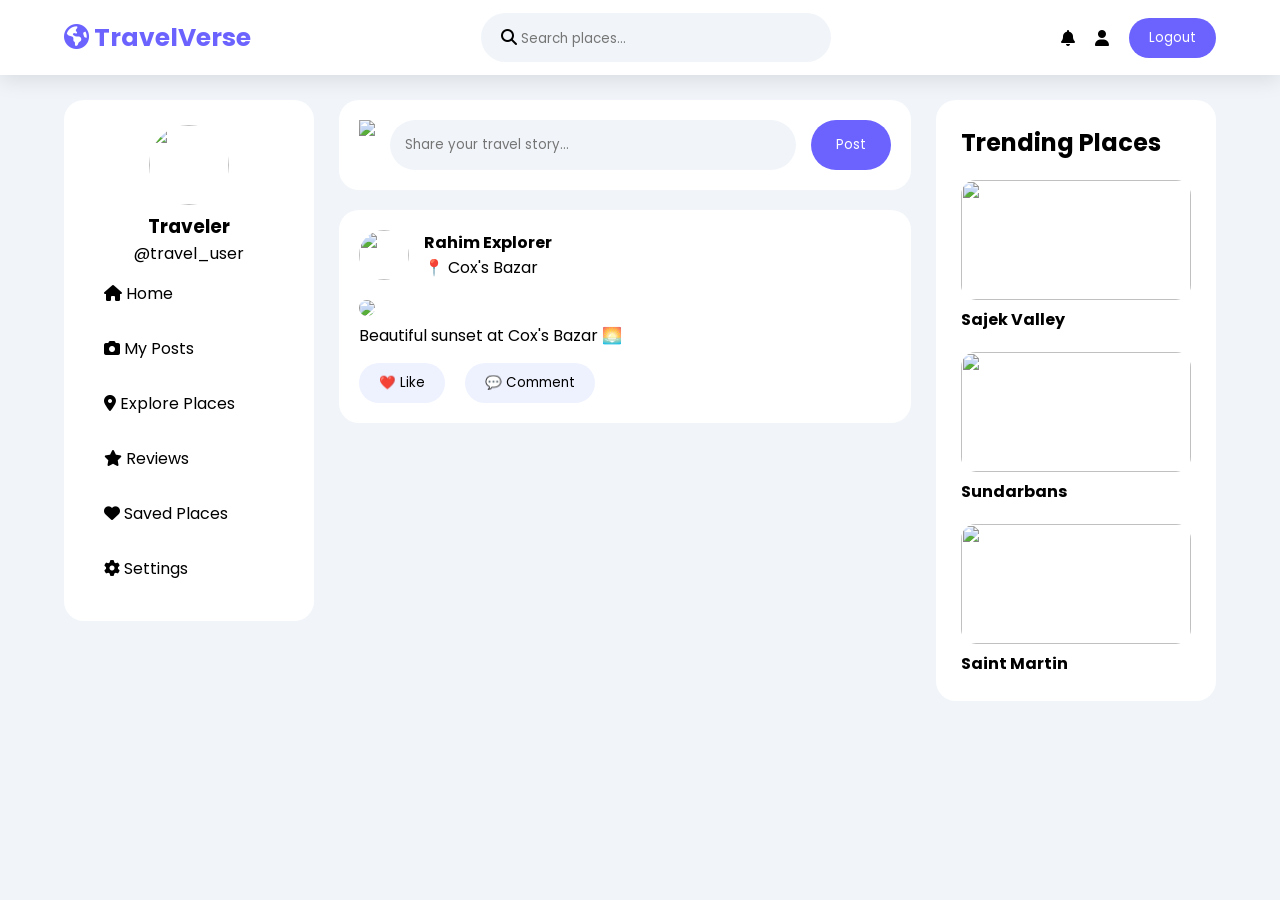
==== html/home.html @ 3b4dfdab "Initial upload" ====
<!DOCTYPE html>
<html lang="en">

<head>

<meta charset="UTF-8">
<meta name="viewport" content="width=device-width, initial-scale=1.0">

<title>TravelVerse | Home</title>


<link rel="stylesheet" href="/css/home.css">

<link href="https://fonts.googleapis.com/css2?family=Poppins:wght@300;400;500;600;700&display=swap" rel="stylesheet">


<link rel="stylesheet"
href="https://cdnjs.cloudflare.com/ajax/libs/font-awesome/6.5.0/css/all.min.css">


</head>


<body>


<!-- Navbar -->

<header class="navbar">


<div class="logo">

<i class="fa-solid fa-earth-americas"></i>

TravelVerse

</div>



<div class="search">

<i class="fa-solid fa-search"></i>

<input type="text" placeholder="Search places...">

</div>



<div class="nav-icons">


<i class="fa-solid fa-bell"></i>


<i class="fa-solid fa-user"></i>


<button onclick="logout()">

Logout

</button>


</div>



</header>





<div class="main">



<!-- Sidebar -->


<aside class="sidebar">


<div class="profile-mini">


<img src="assets/images/user1.jpg">


<h3>Traveler</h3>


<p>@travel_user</p>


</div>



<ul>


<li>
<i class="fa-solid fa-house"></i>
Home
</li>


<li>
<i class="fa-solid fa-camera"></i>
My Posts
</li>


<li>
<i class="fa-solid fa-location-dot"></i>
Explore Places
</li>


<li>
<i class="fa-solid fa-star"></i>
Reviews
</li>


<li>
<i class="fa-solid fa-heart"></i>
Saved Places
</li>


<li>
<i class="fa-solid fa-gear"></i>
Settings
</li>


</ul>


</aside>







<!-- Feed -->


<section class="feed">



<div class="create-post">


<img src="assets/images/user1.jpg">


<input 
type="text"
id="postText"
placeholder="Share your travel story...">



<button onclick="createPost()">

Post

</button>


</div>







<div id="postContainer">





<div class="post-card">


<div class="post-user">


<img src="assets/images/user2.jpg">


<div>

<h4>Rahim Explorer</h4>

<span>
📍 Cox's Bazar
</span>


</div>


</div>



<img class="post-image"
src="assets/images/coxs-bazar.jpg">



<p>

Beautiful sunset at Cox's Bazar 🌅

</p>



<div class="actions">


<button onclick="likePost(this)">

❤️ Like

</button>



<button>

💬 Comment

</button>



</div>


</div>






</div>




</section>








<!-- Right Sidebar -->


<aside class="rightbar">


<h2>
Trending Places
</h2>



<div class="trend-card">

<img src="assets/images/sajek.jpg">

<h4>
Sajek Valley
</h4>


</div>



<div class="trend-card">

<img src="assets/images/sundarbans.jpg">


<h4>
Sundarbans
</h4>

</div>




<div class="trend-card">


<img src="assets/images/saint-martin.jpg">


<h4>
Saint Martin
</h4>


</div>



</aside>




</div>


<script src="/js/home.js"></script>


</body>

</html>
---- css/home.css ----
*{

margin:0;
padding:0;
box-sizing:border-box;
font-family:'Poppins',sans-serif;

}


body{

background:#f1f5f9;

}




.navbar{

height:75px;

background:white;

display:flex;

align-items:center;

justify-content:space-between;

padding:0 5%;

position:fixed;

width:100%;

top:0;

z-index:100;

box-shadow:0 5px 20px rgba(0,0,0,.1);

}



.logo{

font-size:25px;

font-weight:700;

color:#6C63FF;

}



.search{

background:#f1f5f9;

padding:12px 20px;

border-radius:50px;

width:350px;

}



.search input{

border:none;

outline:none;

background:none;

}



.nav-icons{

display:flex;

gap:20px;

align-items:center;

}



.nav-icons button{

border:none;

padding:10px 20px;

border-radius:30px;

background:#6C63FF;

color:white;

}





.main{

display:grid;

grid-template-columns:250px 1fr 280px;

gap:25px;

padding:100px 5% 30px;

}





.sidebar,
.rightbar{

background:white;

padding:25px;

border-radius:20px;

height:fit-content;

}



.profile-mini{

text-align:center;

}



.profile-mini img{

width:80px;

height:80px;

border-radius:50%;

object-fit:cover;

}




.sidebar li{

list-style:none;

padding:15px;

cursor:pointer;

}



.sidebar li:hover{

background:#eef2ff;

border-radius:10px;

}




.feed{

display:flex;

flex-direction:column;

gap:20px;

}



.create-post{

background:white;

padding:20px;

border-radius:20px;

display:flex;

gap:15px;

}



.create-post input{

flex:1;

border:none;

outline:none;

background:#f1f5f9;

padding:15px;

border-radius:30px;

}



.create-post button{

background:#6C63FF;

color:white;

border:none;

padding:10px 25px;

border-radius:30px;

}



.post-card{

background:white;

padding:20px;

border-radius:20px;

}



.post-user{

display:flex;

gap:15px;

align-items:center;

}



.post-user img{

width:50px;

height:50px;

border-radius:50%;

}



.post-image{

width:100%;

margin-top:20px;

border-radius:15px;

}



.actions{

margin-top:15px;

display:flex;

gap:20px;

}



.actions button{

border:none;

background:#eef2ff;

padding:10px 20px;

border-radius:20px;

cursor:pointer;

}



.trend-card{

margin-top:20px;

}



.trend-card img{

width:100%;

height:120px;

object-fit:cover;

border-radius:15px;

}



@media(max-width:1000px){


.main{

grid-template-columns:1fr;

}


.sidebar,
.rightbar{

display:none;

}


}
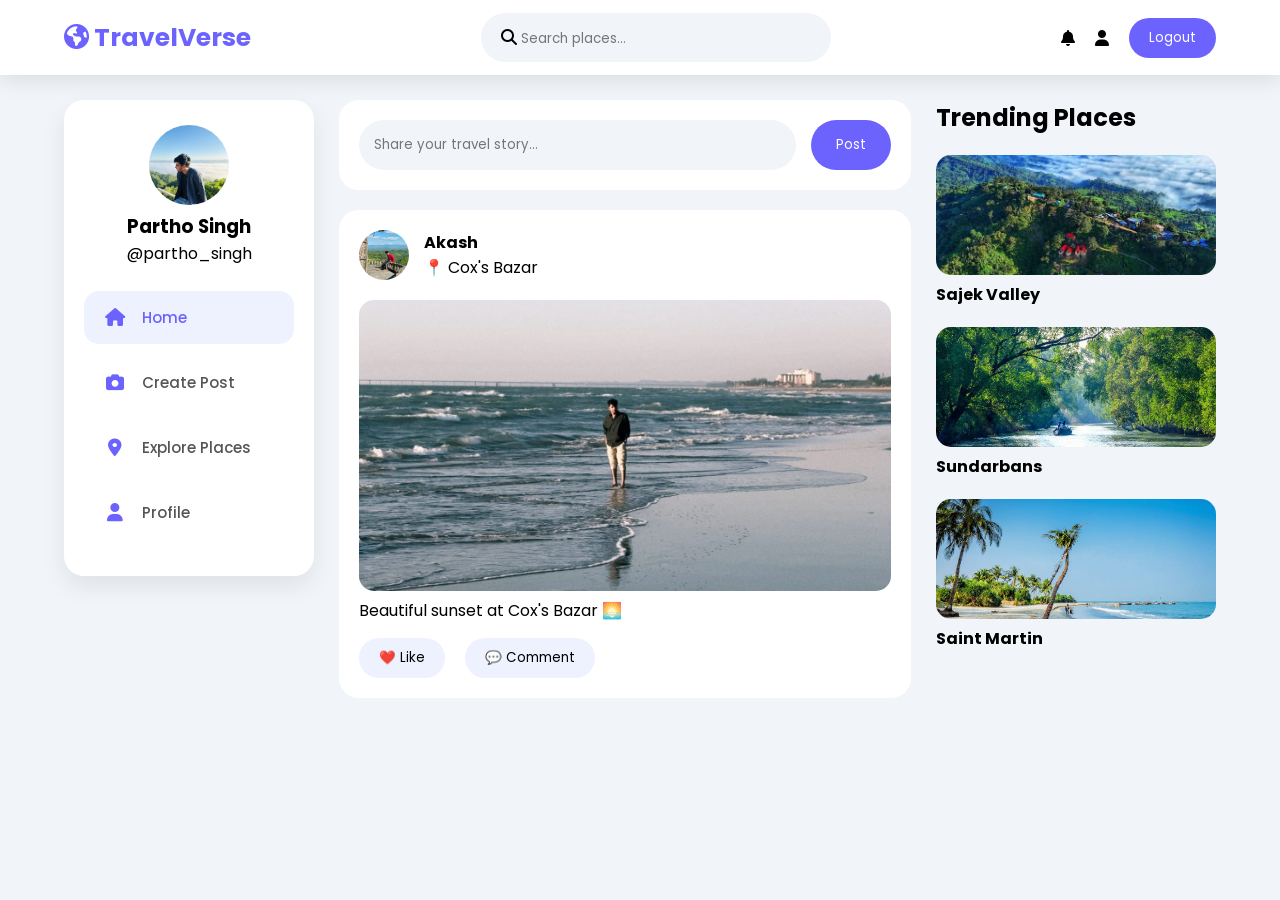
==== commit ac983907: "Added new files and updated project" ====
--- a/html/home.html
+++ b/html/home.html
@@ -88,61 +88,74 @@
 <div class="profile-mini">
 
 
-<img src="assets/images/user1.jpg">
-
-
-<h3>Traveler</h3>
-
-
-<p>@travel_user</p>
-
-
-</div>
-
+<img src="/assets/WhatsApp Image 2026-07-13 at 03.10.00.jpeg">
+
+
+<h3>Partho Singh</h3>
+
+
+<p>@partho_singh</p>
+
+
+</div>
 
 
 <ul>
 
 
 <li>
+<a href="home.html">
+
 <i class="fa-solid fa-house"></i>
-Home
+
+<span>Home</span>
+
+</a>
 </li>
 
 
+
 <li>
+<a href="upload.html">
+
 <i class="fa-solid fa-camera"></i>
-My Posts
+
+<span>Create Post</span>
+
+</a>
 </li>
 
 
+
 <li>
+<a href="places.html">
+
 <i class="fa-solid fa-location-dot"></i>
-Explore Places
+
+<span>Explore Places</span>
+
+</a>
 </li>
 
 
+
 <li>
-<i class="fa-solid fa-star"></i>
-Reviews
+<a href="profile.html">
+
+<i class="fa-solid fa-user"></i>
+
+<span>Profile</span>
+
+</a>
 </li>
 
 
-<li>
-<i class="fa-solid fa-heart"></i>
-Saved Places
-</li>
-
-
-<li>
-<i class="fa-solid fa-gear"></i>
-Settings
-</li>
+
+
 
 
 </ul>
 
-
 </aside>
 
 
@@ -161,7 +174,7 @@
 <div class="create-post">
 
 
-<img src="assets/images/user1.jpg">
+
 
 
 <input 
@@ -198,12 +211,12 @@
 <div class="post-user">
 
 
-<img src="assets/images/user2.jpg">
+<img src="/assets/WhatsApp Image 2026-07-13 at 03.17.58.jpeg">
 
 
 <div>
 
-<h4>Rahim Explorer</h4>
+<h4>Akash</h4>
 
 <span>
 📍 Cox's Bazar
@@ -218,7 +231,7 @@
 
 
 <img class="post-image"
-src="assets/images/coxs-bazar.jpg">
+src="/assets/f558dcac-c4ee-474a-9354-9ff3921c662c.jpeg">
 
 
 
@@ -287,7 +300,7 @@
 
 <div class="trend-card">
 
-<img src="assets/images/sajek.jpg">
+<img src="/assets/images.jpeg">
 
 <h4>
 Sajek Valley
@@ -300,7 +313,7 @@
 
 <div class="trend-card">
 
-<img src="assets/images/sundarbans.jpg">
+<img src="/assets/922_giant.jpg">
 
 
 <h4>
@@ -315,7 +328,7 @@
 <div class="trend-card">
 
 
-<img src="assets/images/saint-martin.jpg">
+<img src="/assets/image-299881-1754634544.jpg">
 
 
 <h4>
--- a/css/home.css
+++ b/css/home.css
@@ -128,244 +128,335 @@
 
 
 
+.sidebar{
+
+background:white;
+
+padding:25px 20px;
+
+border-radius:20px;
+
+height:fit-content;
+
+box-shadow:0 10px 25px rgba(0,0,0,.08);
+
+position:sticky;
+
+top:100px;
+
+}
+
+
+.profile-mini{
+
+text-align:center;
+
+}
+
+
+
+.profile-mini img{
+
+width:80px;
+
+height:80px;
+
+border-radius:50%;
+
+object-fit:cover;
+
+}
+
+
+
+/* ==========================
+      SIDEBAR MENU DESIGN
+========================== */
+
+
+.sidebar ul{
+
+    list-style:none;
+
+    margin-top:25px;
+
+}
+
+
+
+.sidebar li{
+
+    margin-bottom:12px;
+
+}
+
+
+
+.sidebar li a{
+
+    display:flex;
+
+    align-items:center;
+
+    gap:15px;
+
+    text-decoration:none;
+
+    color:#555;
+
+    padding:14px 18px;
+
+    border-radius:15px;
+
+    font-size:15px;
+
+    font-weight:500;
+
+    transition:.3s;
+
+}
+
+
+
+.sidebar li a i{
+
+    width:25px;
+
+    height:25px;
+
+    display:flex;
+
+    align-items:center;
+
+    justify-content:center;
+
+    color:#6C63FF;
+
+    font-size:18px;
+
+}
+
+
+
+
+.sidebar li a:hover{
+
+    background:linear-gradient(135deg,#6C63FF,#8A2BE2);
+
+    color:white;
+
+    transform:translateX(5px);
+
+}
+
+
+
+.sidebar li a:hover i{
+
+    color:white;
+
+}
+
+
+
+/* Active Menu */
+
+.sidebar li:first-child a{
+
+    background:#eef2ff;
+
+    color:#6C63FF;
+
+}
+
+
+
+.sidebar li:first-child a i{
+
+    color:#6C63FF;
+
+}
+
+
+
+
+.feed{
+
+display:flex;
+
+flex-direction:column;
+
+gap:20px;
+
+}
+
+
+
+.create-post{
+
+background:white;
+
+padding:20px;
+
+border-radius:20px;
+
+display:flex;
+
+gap:15px;
+
+}
+
+
+
+.create-post input{
+
+flex:1;
+
+border:none;
+
+outline:none;
+
+background:#f1f5f9;
+
+padding:15px;
+
+border-radius:30px;
+
+}
+
+
+
+.create-post button{
+
+background:#6C63FF;
+
+color:white;
+
+border:none;
+
+padding:10px 25px;
+
+border-radius:30px;
+
+}
+
+
+
+.post-card{
+
+background:white;
+
+padding:20px;
+
+border-radius:20px;
+
+}
+
+
+
+.post-user{
+
+display:flex;
+
+gap:15px;
+
+align-items:center;
+
+}
+
+
+
+.post-user img{
+
+width:50px;
+
+height:50px;
+
+border-radius:50%;
+
+}
+
+
+
+.post-image{
+
+width:100%;
+
+margin-top:20px;
+
+border-radius:15px;
+
+}
+
+
+
+.actions{
+
+margin-top:15px;
+
+display:flex;
+
+gap:20px;
+
+}
+
+
+
+.actions button{
+
+border:none;
+
+background:#eef2ff;
+
+padding:10px 20px;
+
+border-radius:20px;
+
+cursor:pointer;
+
+}
+
+
+
+.trend-card{
+
+margin-top:20px;
+
+}
+
+
+
+.trend-card img{
+
+width:100%;
+
+height:120px;
+
+object-fit:cover;
+
+border-radius:15px;
+
+}
+
+
+
+@media(max-width:1000px){
+
+
+.main{
+
+grid-template-columns:1fr;
+
+}
+
 
 .sidebar,
 .rightbar{
 
-background:white;
-
-padding:25px;
-
-border-radius:20px;
-
-height:fit-content;
-
-}
-
-
-
-.profile-mini{
-
-text-align:center;
-
-}
-
-
-
-.profile-mini img{
-
-width:80px;
-
-height:80px;
-
-border-radius:50%;
-
-object-fit:cover;
-
-}
-
-
-
-
-.sidebar li{
-
-list-style:none;
-
-padding:15px;
-
-cursor:pointer;
-
-}
-
-
-
-.sidebar li:hover{
-
-background:#eef2ff;
-
-border-radius:10px;
-
-}
-
-
-
-
-.feed{
-
-display:flex;
-
-flex-direction:column;
-
-gap:20px;
-
-}
-
-
-
-.create-post{
-
-background:white;
-
-padding:20px;
-
-border-radius:20px;
-
-display:flex;
-
-gap:15px;
-
-}
-
-
-
-.create-post input{
-
-flex:1;
-
-border:none;
-
-outline:none;
-
-background:#f1f5f9;
-
-padding:15px;
-
-border-radius:30px;
-
-}
-
-
-
-.create-post button{
-
-background:#6C63FF;
-
-color:white;
-
-border:none;
-
-padding:10px 25px;
-
-border-radius:30px;
-
-}
-
-
-
-.post-card{
-
-background:white;
-
-padding:20px;
-
-border-radius:20px;
-
-}
-
-
-
-.post-user{
-
-display:flex;
-
-gap:15px;
-
-align-items:center;
-
-}
-
-
-
-.post-user img{
-
-width:50px;
-
-height:50px;
-
-border-radius:50%;
-
-}
-
-
-
-.post-image{
-
-width:100%;
-
-margin-top:20px;
-
-border-radius:15px;
-
-}
-
-
-
-.actions{
-
-margin-top:15px;
-
-display:flex;
-
-gap:20px;
-
-}
-
-
-
-.actions button{
-
-border:none;
-
-background:#eef2ff;
-
-padding:10px 20px;
-
-border-radius:20px;
-
-cursor:pointer;
-
-}
-
-
-
-.trend-card{
-
-margin-top:20px;
-
-}
-
-
-
-.trend-card img{
-
-width:100%;
-
-height:120px;
-
-object-fit:cover;
-
-border-radius:15px;
-
-}
-
-
-
-@media(max-width:1000px){
-
-
-.main{
-
-grid-template-columns:1fr;
-
-}
-
-
-.sidebar,
-.rightbar{
-
 display:none;
 
 }
 
 
+
 }
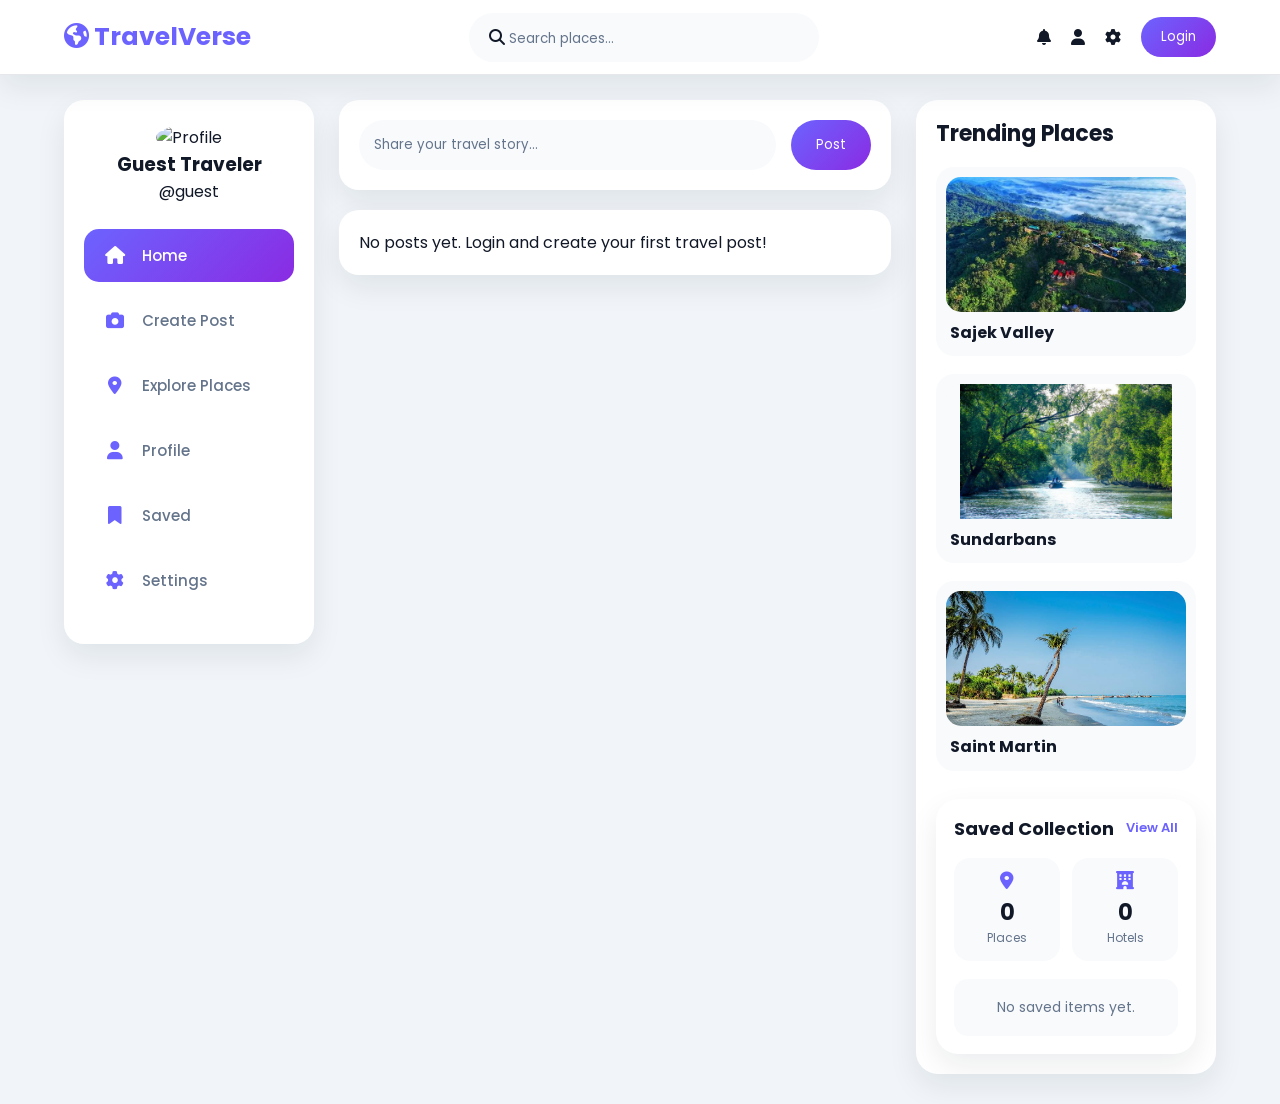
==== commit 6f85ed7c: "your update message" ====
--- a/html/home.html
+++ b/html/home.html
@@ -8,349 +8,205 @@
 
 <title>TravelVerse | Home</title>
 
-
 <link rel="stylesheet" href="/css/home.css">
+<link rel="stylesheet" href="/css/theme.css">
 
 <link href="https://fonts.googleapis.com/css2?family=Poppins:wght@300;400;500;600;700&display=swap" rel="stylesheet">
-
 
 <link rel="stylesheet"
 href="https://cdnjs.cloudflare.com/ajax/libs/font-awesome/6.5.0/css/all.min.css">
 
-
 </head>
 
-
 <body>
 
-
 <!-- Navbar -->
 
 <header class="navbar">
 
-
-<div class="logo">
-
-<i class="fa-solid fa-earth-americas"></i>
-
-TravelVerse
+    <div class="logo">
+        <i class="fa-solid fa-earth-americas"></i>
+        TravelVerse
+    </div>
+
+    <div class="search">
+        <i class="fa-solid fa-search"></i>
+        <input type="text" placeholder="Search places...">
+    </div>
+
+    <div class="nav-icons">
+
+        <a href="notifications.html" class="notification-link" title="Notifications">
+            <i class="fa-solid fa-bell"></i>
+            <span id="notificationBadge" class="notification-badge">0</span>
+        </a>
+
+        <a href="profile.html" title="Profile">
+            <i class="fa-solid fa-user"></i>
+        </a>
+
+        <a href="settings.html" title="Settings">
+            <i class="fa-solid fa-gear"></i>
+        </a>
+
+        <button onclick="logout()">
+            Logout
+        </button>
+
+    </div>
+
+</header>
+
+
+<div class="main">
+
+    <!-- Sidebar -->
+
+    <aside class="sidebar">
+
+        <div class="profile-mini">
+
+            <img 
+            id="sidebarProfileImage"
+            src="assets/WhatsApp Image 2026-07-13 at 03.10.00.jpeg"
+            alt="Profile">
+
+            <h3 id="sidebarProfileName">Partho Singh</h3>
+
+            <p id="sidebarProfileUsername">@partho_singh</p>
+
+        </div>
+
+        <ul>
+
+            <li>
+                <a href="home.html">
+                    <i class="fa-solid fa-house"></i>
+                    <span>Home</span>
+                </a>
+            </li>
+
+            <li>
+                <a href="upload.html">
+                    <i class="fa-solid fa-camera"></i>
+                    <span>Create Post</span>
+                </a>
+            </li>
+
+            <li>
+                <a href="places.html">
+                    <i class="fa-solid fa-location-dot"></i>
+                    <span>Explore Places</span>
+                </a>
+            </li>
+
+            <li>
+                <a href="profile.html">
+                    <i class="fa-solid fa-user"></i>
+                    <span>Profile</span>
+                </a>
+            </li>
+
+            <li>
+                <a href="saved.html">
+                    <i class="fa-solid fa-bookmark"></i>
+                    <span>Saved</span>
+                </a>
+            </li>
+
+            <li>
+                <a href="settings.html">
+                    <i class="fa-solid fa-gear"></i>
+                    <span>Settings</span>
+                </a>
+            </li>
+
+        </ul>
+
+    </aside>
+
+
+    <!-- Feed -->
+
+    <section class="feed">
+
+        <div class="create-post">
+
+            <input 
+            type="text"
+            id="postText"
+            placeholder="Share your travel story...">
+
+            <button onclick="createPost()">
+                Post
+            </button>
+
+        </div>
+
+        <!-- Dynamic posts will load here from home.js -->
+        <div id="postContainer"></div>
+
+    </section>
+
+
+    <!-- Right Sidebar -->
+
+    <aside class="rightbar">
+
+        <h2>Trending Places</h2>
+
+        <div class="trend-card">
+            <img src="/assets/images.jpeg" alt="Sajek Valley">
+            <h4>Sajek Valley</h4>
+        </div>
+
+        <div class="trend-card">
+            <img src="/assets/922_giant.jpg" alt="Sundarbans">
+            <h4>Sundarbans</h4>
+        </div>
+
+        <div class="trend-card">
+            <img src="/assets/image-299881-1754634544.jpg" alt="Saint Martin">
+            <h4>Saint Martin</h4>
+        </div>
+
+
+        <!-- Home Saved Collection Widget -->
+
+        <div class="home-saved-widget">
+
+            <div class="saved-widget-head">
+                <h2>Saved Collection</h2>
+                <a href="saved.html">View All</a>
+            </div>
+
+            <div class="saved-widget-counts">
+
+                <div>
+                    <i class="fa-solid fa-location-dot"></i>
+                    <span id="homeSavedPlacesCount">0</span>
+                    <p>Places</p>
+                </div>
+
+                <div>
+                    <i class="fa-solid fa-hotel"></i>
+                    <span id="homeSavedHotelsCount">0</span>
+                    <p>Hotels</p>
+                </div>
+
+            </div>
+
+            <div id="homeSavedList" class="home-saved-list"></div>
+
+        </div>
+
+    </aside>
 
 </div>
 
-
-
-<div class="search">
-
-<i class="fa-solid fa-search"></i>
-
-<input type="text" placeholder="Search places...">
-
-</div>
-
-
-
-<div class="nav-icons">
-
-
-<i class="fa-solid fa-bell"></i>
-
-
-<i class="fa-solid fa-user"></i>
-
-
-<button onclick="logout()">
-
-Logout
-
-</button>
-
-
-</div>
-
-
-
-</header>
-
-
-
-
-
-<div class="main">
-
-
-
-<!-- Sidebar -->
-
-
-<aside class="sidebar">
-
-
-<div class="profile-mini">
-
-
-<img src="/assets/WhatsApp Image 2026-07-13 at 03.10.00.jpeg">
-
-
-<h3>Partho Singh</h3>
-
-
-<p>@partho_singh</p>
-
-
-</div>
-
-
-<ul>
-
-
-<li>
-<a href="home.html">
-
-<i class="fa-solid fa-house"></i>
-
-<span>Home</span>
-
-</a>
-</li>
-
-
-
-<li>
-<a href="upload.html">
-
-<i class="fa-solid fa-camera"></i>
-
-<span>Create Post</span>
-
-</a>
-</li>
-
-
-
-<li>
-<a href="places.html">
-
-<i class="fa-solid fa-location-dot"></i>
-
-<span>Explore Places</span>
-
-</a>
-</li>
-
-
-
-<li>
-<a href="profile.html">
-
-<i class="fa-solid fa-user"></i>
-
-<span>Profile</span>
-
-</a>
-</li>
-
-
-
-
-
-
-</ul>
-
-</aside>
-
-
-
-
-
-
-
-<!-- Feed -->
-
-
-<section class="feed">
-
-
-
-<div class="create-post">
-
-
-
-
-
-<input 
-type="text"
-id="postText"
-placeholder="Share your travel story...">
-
-
-
-<button onclick="createPost()">
-
-Post
-
-</button>
-
-
-</div>
-
-
-
-
-
-
-
-<div id="postContainer">
-
-
-
-
-
-<div class="post-card">
-
-
-<div class="post-user">
-
-
-<img src="/assets/WhatsApp Image 2026-07-13 at 03.17.58.jpeg">
-
-
-<div>
-
-<h4>Akash</h4>
-
-<span>
-📍 Cox's Bazar
-</span>
-
-
-</div>
-
-
-</div>
-
-
-
-<img class="post-image"
-src="/assets/f558dcac-c4ee-474a-9354-9ff3921c662c.jpeg">
-
-
-
-<p>
-
-Beautiful sunset at Cox's Bazar 🌅
-
-</p>
-
-
-
-<div class="actions">
-
-
-<button onclick="likePost(this)">
-
-❤️ Like
-
-</button>
-
-
-
-<button>
-
-💬 Comment
-
-</button>
-
-
-
-</div>
-
-
-</div>
-
-
-
-
-
-
-</div>
-
-
-
-
-</section>
-
-
-
-
-
-
-
-
-<!-- Right Sidebar -->
-
-
-<aside class="rightbar">
-
-
-<h2>
-Trending Places
-</h2>
-
-
-
-<div class="trend-card">
-
-<img src="/assets/images.jpeg">
-
-<h4>
-Sajek Valley
-</h4>
-
-
-</div>
-
-
-
-<div class="trend-card">
-
-<img src="/assets/922_giant.jpg">
-
-
-<h4>
-Sundarbans
-</h4>
-
-</div>
-
-
-
-
-<div class="trend-card">
-
-
-<img src="/assets/image-299881-1754634544.jpg">
-
-
-<h4>
-Saint Martin
-</h4>
-
-
-</div>
-
-
-
-</aside>
-
-
-
-
-</div>
-
-
+<script src="/js/theme.js"></script>
 <script src="/js/home.js"></script>
 
-
 </body>
 
 </html>
--- a/css/home.css
+++ b/css/home.css
@@ -95,6 +95,22 @@
 
 
 
+.nav-icons a{
+
+color:#111827;
+
+text-decoration:none;
+
+display:inline-flex;
+
+align-items:center;
+
+justify-content:center;
+
+}
+
+
+
 .nav-icons button{
 
 border:none;
@@ -107,8 +123,42 @@
 
 color:white;
 
-}
-
+cursor:pointer;
+
+}
+
+
+
+/* ==========================
+   NOTIFICATION BADGE
+========================== */
+
+.notification-link {
+    position: relative;
+    display: inline-flex;
+    align-items: center;
+    justify-content: center;
+    color: #111827;
+    text-decoration: none;
+}
+
+.notification-badge {
+    position: absolute;
+    top: -10px;
+    right: -12px;
+    min-width: 20px;
+    height: 20px;
+    padding: 0 6px;
+    background: #ef4444;
+    color: #ffffff;
+    border-radius: 50px;
+    font-size: 11px;
+    font-weight: 700;
+    display: none;
+    align-items: center;
+    justify-content: center;
+    box-shadow: 0 6px 15px rgba(239, 68, 68, 0.35);
+}
 
 
 
@@ -117,11 +167,13 @@
 
 display:grid;
 
-grid-template-columns:250px 1fr 280px;
+grid-template-columns:250px minmax(0,1fr) 300px;
 
 gap:25px;
 
 padding:100px 5% 30px;
+
+align-items:start;
 
 }
 
@@ -288,6 +340,8 @@
 
 gap:20px;
 
+min-width:0;
+
 }
 
 
@@ -338,6 +392,8 @@
 
 border-radius:30px;
 
+cursor:pointer;
+
 }
 
 
@@ -350,6 +406,8 @@
 
 border-radius:20px;
 
+box-shadow:0 10px 25px rgba(0,0,0,.06);
+
 }
 
 
@@ -374,6 +432,8 @@
 
 border-radius:50%;
 
+object-fit:cover;
+
 }
 
 
@@ -418,24 +478,272 @@
 
 
 
+/* ==========================
+   RIGHTBAR FIX
+========================== */
+
+.rightbar {
+    background: var(--tv-card, #ffffff);
+    padding: 20px;
+    border-radius: 22px;
+    height: fit-content;
+    box-shadow: 0 10px 25px rgba(0,0,0,.08);
+    position: sticky;
+    top: 100px;
+    overflow: hidden;
+}
+
+.rightbar > h2 {
+    font-size: 22px;
+    line-height: 1.3;
+    margin-bottom: 18px;
+    color: var(--tv-text, #111827);
+}
+
 .trend-card{
-
-margin-top:20px;
-
-}
-
-
+    background: var(--tv-input, #f8fafc);
+    padding: 10px;
+    border-radius: 18px;
+    margin-bottom: 18px;
+    overflow: hidden;
+}
 
 .trend-card img{
-
-width:100%;
-
-height:120px;
-
-object-fit:cover;
-
-border-radius:15px;
-
+    width:100%;
+    height:135px;
+    object-fit:contain;
+    object-position:center;
+    background: var(--tv-input, #f8fafc);
+    border-radius:15px;
+    display:block;
+}
+
+.trend-card h4{
+    margin-top:10px;
+    padding:0 4px 2px;
+    font-size:16px;
+    line-height:1.4;
+    color: var(--tv-text, #111827);
+    word-break:break-word;
+}
+
+
+
+/* ==========================
+   HOME SAVED COLLECTION WIDGET
+========================== */
+
+.home-saved-widget {
+    margin-top: 28px;
+    background: #ffffff;
+    padding: 18px;
+    border-radius: 22px;
+    box-shadow: 0 10px 25px rgba(0,0,0,.08);
+    overflow: hidden;
+}
+
+.saved-widget-head {
+    display: flex;
+    justify-content: space-between;
+    align-items: center;
+    gap: 12px;
+    margin-bottom: 18px;
+}
+
+.saved-widget-head h2 {
+    font-size: 18px;
+    line-height: 1.3;
+    color: #111827;
+}
+
+.saved-widget-head a {
+    text-decoration: none;
+    font-size: 13px;
+    font-weight: 600;
+    color: #6C63FF;
+    white-space: nowrap;
+}
+
+.saved-widget-counts {
+    display: grid;
+    grid-template-columns: 1fr 1fr;
+    gap: 12px;
+    margin-bottom: 18px;
+}
+
+.saved-widget-counts div {
+    background: #f1f5f9;
+    padding: 14px 10px;
+    border-radius: 16px;
+    text-align: center;
+    min-height: 95px;
+    display: flex;
+    flex-direction: column;
+    justify-content: center;
+}
+
+.saved-widget-counts i {
+    color: #6C63FF;
+    font-size: 18px;
+    margin-bottom: 6px;
+}
+
+.saved-widget-counts span {
+    display: block;
+    font-size: 22px;
+    font-weight: 700;
+    color: #111827;
+}
+
+.saved-widget-counts p {
+    font-size: 12px;
+    color: #64748b;
+}
+
+.home-saved-list {
+    display: flex;
+    flex-direction: column;
+    gap: 12px;
+}
+
+.home-saved-item {
+    display: flex;
+    gap: 12px;
+    align-items: center;
+    background: #f8fafc;
+    padding: 10px;
+    border-radius: 16px;
+    transition: 0.3s ease;
+    overflow: hidden;
+}
+
+.home-saved-item:hover {
+    background: #eef2ff;
+    transform: translateY(-2px);
+}
+
+.home-saved-item img {
+    width: 62px;
+    height: 62px;
+    object-fit: contain;
+    object-position: center;
+    background: var(--tv-input, #f8fafc);
+    border-radius: 14px;
+    flex-shrink: 0;
+    display: block;
+}
+
+.home-saved-item div {
+    min-width: 0;
+}
+
+.home-saved-item h4 {
+    font-size: 14px;
+    color: #111827;
+    margin-bottom: 4px;
+    line-height: 1.3;
+    word-break: break-word;
+}
+
+.home-saved-item p {
+    font-size: 12px;
+    color: #64748b;
+    line-height: 1.4;
+    word-break: break-word;
+}
+
+.home-saved-empty {
+    background: #f8fafc;
+    padding: 18px;
+    border-radius: 14px;
+    text-align: center;
+    color: #64748b;
+    font-size: 14px;
+}
+
+
+
+/* ==========================
+   HOME POST DELETE MENU
+========================== */
+
+.post-header {
+    display: flex;
+    justify-content: space-between;
+    align-items: flex-start;
+    gap: 15px;
+}
+
+.post-options {
+    position: relative;
+}
+
+.post-menu-btn {
+    width: 36px;
+    height: 36px;
+    border: none;
+    border-radius: 50%;
+    background: rgba(108, 99, 255, 0.10);
+    color: #0F172A;
+    font-size: 24px;
+    cursor: pointer;
+    line-height: 30px;
+    transition: 0.3s ease;
+}
+
+.post-menu-btn:hover {
+    background: rgba(108, 99, 255, 0.20);
+    transform: scale(1.05);
+}
+
+.post-menu {
+    position: absolute;
+    top: 42px;
+    right: 0;
+    width: 165px;
+    padding: 8px;
+    background: #ffffff;
+    border-radius: 14px;
+    box-shadow: 0 15px 35px rgba(0,0,0,0.18);
+    display: none;
+    z-index: 999;
+}
+
+.post-menu.active {
+    display: block;
+}
+
+.delete-post-btn {
+    width: 100%;
+    padding: 11px 13px;
+    border: none;
+    background: #ff4d4d;
+    color: #ffffff;
+    border-radius: 10px;
+    cursor: pointer;
+    font-weight: 600;
+    text-align: left;
+    transition: 0.3s ease;
+}
+
+.delete-post-btn:hover {
+    background: #e63939;
+}
+
+.feed-post-image {
+    width: 100%;
+    max-height: 430px;
+    object-fit: cover;
+    border-radius: 18px;
+    margin-top: 15px;
+    box-shadow: 0 10px 25px rgba(0,0,0,0.12);
+}
+
+.post-user small {
+    display: block;
+    margin-top: 4px;
+    font-size: 12px;
+    color: #64748b;
 }
 
 
--- a/css/theme.css
+++ b/css/theme.css
@@ -0,0 +1,610 @@
+/* ==================================================
+   TravelVerse Global Theme
+   File: css/theme.css
+   Full Website Dark / Light / System / Accent Support
+================================================== */
+
+
+/* ================= DEFAULT VARIABLES ================= */
+
+:root {
+    --tv-primary: #6C63FF;
+    --tv-secondary: #8A2BE2;
+
+    --tv-bg: #f1f5f9;
+    --tv-card: #ffffff;
+    --tv-text: #111827;
+    --tv-muted: #64748b;
+    --tv-border: #e5e7eb;
+    --tv-input: #f8fafc;
+    --tv-soft: #eef2ff;
+
+    --tv-shadow: 0 12px 30px rgba(15, 23, 42, 0.08);
+}
+
+
+/* ================= ACCENT COLORS ================= */
+
+body[data-accent="purple"] {
+    --tv-primary: #6C63FF;
+    --tv-secondary: #8A2BE2;
+    --tv-soft: #eef2ff;
+}
+
+body[data-accent="blue"] {
+    --tv-primary: #2563eb;
+    --tv-secondary: #06b6d4;
+    --tv-soft: #eff6ff;
+}
+
+body[data-accent="green"] {
+    --tv-primary: #16a34a;
+    --tv-secondary: #22c55e;
+    --tv-soft: #ecfdf5;
+}
+
+body[data-accent="orange"] {
+    --tv-primary: #f97316;
+    --tv-secondary: #f59e0b;
+    --tv-soft: #fff7ed;
+}
+
+
+/* ================= LIGHT MODE ================= */
+
+body[data-theme="light"] {
+    --tv-bg: #f1f5f9;
+    --tv-card: #ffffff;
+    --tv-text: #111827;
+    --tv-muted: #64748b;
+    --tv-border: #e5e7eb;
+    --tv-input: #f8fafc;
+    --tv-shadow: 0 12px 30px rgba(15, 23, 42, 0.08);
+}
+
+
+/* ================= DARK MODE ================= */
+
+body[data-theme="dark"] {
+    --tv-bg: #0f172a;
+    --tv-card: #1e293b;
+    --tv-text: #e5e7eb;
+    --tv-muted: #94a3b8;
+    --tv-border: #334155;
+    --tv-input: #111827;
+    --tv-soft: #172554;
+    --tv-shadow: 0 18px 45px rgba(0, 0, 0, 0.45);
+}
+
+
+/* ================= SYSTEM MODE ================= */
+
+@media (prefers-color-scheme: dark) {
+
+    body[data-theme="system"] {
+        --tv-bg: #0f172a;
+        --tv-card: #1e293b;
+        --tv-text: #e5e7eb;
+        --tv-muted: #94a3b8;
+        --tv-border: #334155;
+        --tv-input: #111827;
+        --tv-soft: #172554;
+        --tv-shadow: 0 18px 45px rgba(0, 0, 0, 0.45);
+    }
+
+}
+
+@media (prefers-color-scheme: light) {
+
+    body[data-theme="system"] {
+        --tv-bg: #f1f5f9;
+        --tv-card: #ffffff;
+        --tv-text: #111827;
+        --tv-muted: #64748b;
+        --tv-border: #e5e7eb;
+        --tv-input: #f8fafc;
+        --tv-soft: #eef2ff;
+        --tv-shadow: 0 12px 30px rgba(15, 23, 42, 0.08);
+    }
+
+}
+
+
+/* ================= GLOBAL BODY ================= */
+
+body {
+    background: var(--tv-bg) !important;
+    color: var(--tv-text) !important;
+    transition: background 0.3s ease, color 0.3s ease;
+}
+
+
+/* ================= NAVBAR / HEADER ================= */
+
+header,
+.navbar {
+    background: var(--tv-card) !important;
+    color: var(--tv-text) !important;
+    border-bottom: 1px solid var(--tv-border) !important;
+    box-shadow: var(--tv-shadow) !important;
+}
+
+.logo,
+.navbar .logo,
+header .logo {
+    color: var(--tv-primary) !important;
+}
+
+nav a,
+.nav-links a,
+.navbar a,
+header a {
+    color: var(--tv-text) !important;
+}
+
+nav a:hover,
+nav a.active,
+.nav-links a:hover,
+.nav-links a.active {
+    color: var(--tv-primary) !important;
+}
+
+
+/* Settings navbar premium gradient থাকবে */
+
+.settings-navbar {
+    background: linear-gradient(135deg, var(--tv-primary), var(--tv-secondary)) !important;
+    border-bottom: none !important;
+}
+
+.settings-navbar .logo,
+.settings-navbar nav a {
+    color: #ffffff !important;
+}
+
+.settings-navbar nav a.active,
+.settings-navbar nav a:hover {
+    color: #ffe082 !important;
+}
+
+
+/* ================= MAIN CARDS / SECTIONS ================= */
+
+.sidebar,
+.rightbar,
+.create-post,
+.post-card,
+.profile-card,
+.profile-hero,
+.profile-tabs,
+.hotel-card,
+.rating-box,
+.gallery,
+.save-hotel-box,
+.quick-review,
+.review-card,
+.saved-card,
+.saved-section,
+.notification-card,
+.stat-card,
+.notifications-header,
+.profile-summary-card,
+.settings-menu,
+.settings-section,
+.data-card,
+.security-card,
+.home-saved-widget,
+.upload-card,
+.tips,
+.tip {
+    background: var(--tv-card) !important;
+    color: var(--tv-text) !important;
+    border-color: var(--tv-border) !important;
+    box-shadow: var(--tv-shadow) !important;
+}
+
+
+/* ================= TEXT COLORS ================= */
+
+h1,
+h2,
+h3,
+h4,
+h5,
+h6 {
+    color: var(--tv-text) !important;
+}
+
+p,
+small,
+label,
+span {
+    color: inherit;
+}
+
+.profile-basic p,
+.home-saved-item p,
+.trend-card p,
+.info p,
+.toggle-row p,
+.section-header p,
+.saved-hero p,
+.notifications-header p,
+.saved-card p,
+.notification-card p,
+.data-card p,
+.security-card p,
+.tips p {
+    color: var(--tv-muted) !important;
+}
+
+
+/* ================= INPUTS ================= */
+
+input,
+textarea,
+select {
+    background: var(--tv-input) !important;
+    color: var(--tv-text) !important;
+    border-color: var(--tv-border) !important;
+}
+
+input::placeholder,
+textarea::placeholder {
+    color: var(--tv-muted) !important;
+}
+
+
+/* ================= BUTTONS ================= */
+
+button,
+.primary-btn,
+.secondary-btn,
+.save-btn,
+.logout-btn,
+.create-post button,
+.search-box button,
+.quick-review button,
+.nav-icons button {
+    transition: 0.3s ease;
+}
+
+.primary-btn,
+.save-btn,
+.logout-btn,
+.create-post button,
+.search-box button,
+.quick-review button,
+.nav-icons button {
+    background: linear-gradient(135deg, var(--tv-primary), var(--tv-secondary)) !important;
+    color: #ffffff !important;
+}
+
+.secondary-btn {
+    background: var(--tv-soft) !important;
+    color: var(--tv-primary) !important;
+}
+
+
+/* ================= HOME PAGE ================= */
+
+.search,
+.saved-widget-counts div,
+.home-saved-item,
+.actions button {
+    background: var(--tv-input) !important;
+    color: var(--tv-text) !important;
+}
+
+.home-saved-item:hover {
+    background: var(--tv-soft) !important;
+}
+
+.trend-card h4 {
+    color: var(--tv-text) !important;
+}
+
+
+/* ================= SIDEBAR MENU ================= */
+
+.sidebar li a {
+    color: var(--tv-muted) !important;
+}
+
+.sidebar li a i {
+    color: var(--tv-primary) !important;
+}
+
+.sidebar li a:hover,
+.sidebar li:first-child a {
+    background: linear-gradient(135deg, var(--tv-primary), var(--tv-secondary)) !important;
+    color: #ffffff !important;
+}
+
+.sidebar li a:hover i,
+.sidebar li:first-child a i {
+    color: #ffffff !important;
+}
+
+
+/* ================= PROFILE PAGE ================= */
+
+.profile-tabs .tab-btn,
+.tab-btn {
+    background: var(--tv-card) !important;
+    color: var(--tv-text) !important;
+    border-color: var(--tv-border) !important;
+}
+
+.profile-tabs .tab-btn.active,
+.tab-btn.active {
+    background: linear-gradient(135deg, var(--tv-primary), var(--tv-secondary)) !important;
+    color: #ffffff !important;
+}
+
+.about-list div,
+.saved-card,
+.review-card,
+.my-post-card,
+.photo-card {
+    background: var(--tv-input) !important;
+    color: var(--tv-text) !important;
+    border-color: var(--tv-border) !important;
+}
+
+.verified {
+    color: var(--tv-primary) !important;
+}
+
+.edit-cover-btn,
+.change-photo-btn {
+    background: linear-gradient(135deg, var(--tv-primary), var(--tv-secondary)) !important;
+    color: #ffffff !important;
+}
+
+
+/* ================= PLACES PAGE ================= */
+
+.card {
+    background: var(--tv-card) !important;
+    color: var(--tv-text) !important;
+    box-shadow: var(--tv-shadow) !important;
+}
+
+.content h2 {
+    color: var(--tv-text) !important;
+}
+
+.content p {
+    color: var(--tv-muted) !important;
+}
+
+.card-actions a button {
+    background: linear-gradient(135deg, var(--tv-primary), var(--tv-secondary)) !important;
+    color: #ffffff !important;
+}
+
+.save-place-btn {
+    background: var(--tv-card) !important;
+    color: var(--tv-primary) !important;
+    border-color: var(--tv-border) !important;
+}
+
+.save-place-btn:hover {
+    background: var(--tv-soft) !important;
+}
+
+.save-place-btn.saved {
+    background: linear-gradient(135deg, #16a34a, #22c55e) !important;
+    color: #ffffff !important;
+}
+
+
+/* ================= HOTEL DETAILS PAGE ================= */
+
+.info p {
+    border-bottom-color: var(--tv-border) !important;
+}
+
+.info span,
+.info a {
+    color: var(--tv-primary) !important;
+}
+
+.facilities div {
+    background: var(--tv-soft) !important;
+    color: var(--tv-text) !important;
+}
+
+.save-hotel-btn {
+    background: var(--tv-card) !important;
+    color: var(--tv-primary) !important;
+    border-color: var(--tv-border) !important;
+}
+
+.save-hotel-btn:hover {
+    background: var(--tv-soft) !important;
+}
+
+.save-hotel-btn.saved {
+    background: linear-gradient(135deg, #16a34a, #22c55e) !important;
+    color: #ffffff !important;
+}
+
+
+/* ================= SAVED PAGE ================= */
+
+.saved-hero {
+    background: linear-gradient(135deg, var(--tv-primary), var(--tv-secondary)) !important;
+    color: #ffffff !important;
+}
+
+.saved-hero h1,
+.saved-hero p,
+.saved-hero i {
+    color: #ffffff !important;
+}
+
+.saved-item,
+.saved-grid > div {
+    background: var(--tv-card) !important;
+    color: var(--tv-text) !important;
+    border-color: var(--tv-border) !important;
+    box-shadow: var(--tv-shadow) !important;
+}
+
+.saved-info h3,
+.saved-info h4 {
+    color: var(--tv-text) !important;
+}
+
+.saved-info p {
+    color: var(--tv-muted) !important;
+}
+
+
+/* ================= NOTIFICATIONS PAGE ================= */
+
+.notification-item,
+.notification-list > div {
+    background: var(--tv-input) !important;
+    color: var(--tv-text) !important;
+    border-color: var(--tv-border) !important;
+}
+
+.notification-item.unread {
+    background: var(--tv-soft) !important;
+}
+
+.notification-icon,
+.stat-card i {
+    background: var(--tv-soft) !important;
+    color: var(--tv-primary) !important;
+}
+
+
+/* ================= UPLOAD PAGE ================= */
+
+.image-preview,
+.image-actions,
+.tip {
+    background: var(--tv-input) !important;
+    color: var(--tv-text) !important;
+    border-color: var(--tv-border) !important;
+}
+
+.upload-card h1,
+.tips h2 {
+    color: var(--tv-text) !important;
+}
+
+
+/* ================= SETTINGS PAGE SUPPORT ================= */
+
+body[data-theme="dark"] {
+    --bg: var(--tv-bg);
+    --card: var(--tv-card);
+    --text: var(--tv-text);
+    --muted: var(--tv-muted);
+    --border: var(--tv-border);
+    --soft: var(--tv-soft);
+    --shadow: var(--tv-shadow);
+}
+
+body[data-theme="light"],
+body[data-theme="system"] {
+    --bg: var(--tv-bg);
+    --card: var(--tv-card);
+    --text: var(--tv-text);
+    --muted: var(--tv-muted);
+    --border: var(--tv-border);
+    --soft: var(--tv-soft);
+    --shadow: var(--tv-shadow);
+}
+
+body[data-accent="purple"],
+body[data-accent="blue"],
+body[data-accent="green"],
+body[data-accent="orange"] {
+    --primary: var(--tv-primary);
+    --secondary: var(--tv-secondary);
+}
+
+
+/* ================= HERO AREAS ================= */
+
+.hero,
+.settings-hero {
+    background: linear-gradient(135deg, var(--tv-primary), var(--tv-secondary)) !important;
+    color: #ffffff !important;
+}
+
+.hero h1,
+.hero p,
+.settings-hero h1,
+.settings-hero p,
+.settings-hero span {
+    color: #ffffff !important;
+}
+
+
+/* ================= FOOTER ================= */
+
+footer {
+    background: #111827 !important;
+    color: #ffffff !important;
+}
+
+footer p {
+    color: #ffffff !important;
+}
+
+
+/* ================= DARK MODE IMAGE POLISH ================= */
+
+body[data-theme="dark"] img {
+    filter: brightness(0.92);
+}
+
+body[data-theme="dark"] .cover-overlay {
+    background: rgba(0, 0, 0, 0.58) !important;
+}
+
+body[data-theme="dark"] .notification-badge {
+    background: #ef4444 !important;
+    color: #ffffff !important;
+}
+
+
+/* ================= ICON COLORS ================= */
+
+i {
+    color: inherit;
+}
+
+.saved-widget-counts i,
+.data-card i,
+.section-header > i,
+.settings-menu-btn i,
+.traveler-badge i {
+    color: var(--tv-primary) !important;
+}
+
+
+/* ================= COLOR DOT FIX ================= */
+
+.color-dot.purple {
+    background: linear-gradient(135deg, #6C63FF, #8A2BE2) !important;
+}
+
+.color-dot.blue {
+    background: linear-gradient(135deg, #2563eb, #06b6d4) !important;
+}
+
+.color-dot.green {
+    background: linear-gradient(135deg, #16a34a, #22c55e) !important;
+}
+
+.color-dot.orange {
+    background: linear-gradient(135deg, #f97316, #f59e0b) !important;
+}
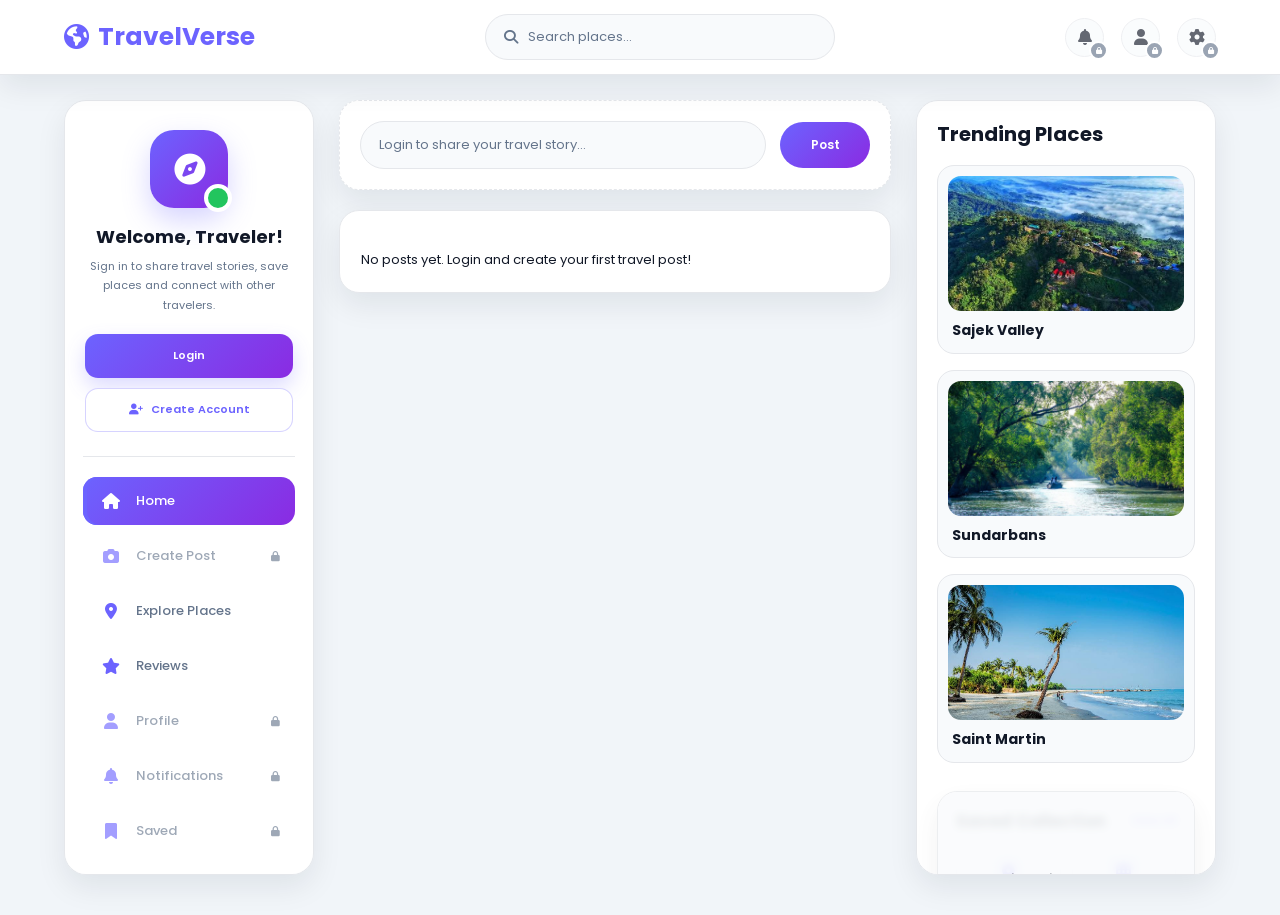
==== commit 8e20a634: "your update message" ====
--- a/html/home.html
+++ b/html/home.html
@@ -3,210 +3,611 @@
 
 <head>
 
-<meta charset="UTF-8">
-<meta name="viewport" content="width=device-width, initial-scale=1.0">
-
-<title>TravelVerse | Home</title>
-
-<link rel="stylesheet" href="/css/home.css">
-<link rel="stylesheet" href="/css/theme.css">
-
-<link href="https://fonts.googleapis.com/css2?family=Poppins:wght@300;400;500;600;700&display=swap" rel="stylesheet">
-
-<link rel="stylesheet"
-href="https://cdnjs.cloudflare.com/ajax/libs/font-awesome/6.5.0/css/all.min.css">
+    <meta charset="UTF-8">
+
+    <meta
+        name="viewport"
+        content="width=device-width, initial-scale=1.0">
+
+    <title>TravelVerse | Home</title>
+
+
+    <!-- Global Theme CSS -->
+
+    <link rel="stylesheet" href="/css/theme.css">
+
+
+    <!-- Home Page CSS -->
+
+    <link rel="stylesheet" href="/css/home.css">
+
+
+    <!-- Google Font -->
+
+    <link
+        href="https://fonts.googleapis.com/css2?family=Poppins:wght@300;400;500;600;700&display=swap"
+        rel="stylesheet">
+
+
+    <!-- Font Awesome -->
+
+    <link
+        rel="stylesheet"
+        href="https://cdnjs.cloudflare.com/ajax/libs/font-awesome/6.5.0/css/all.min.css">
 
 </head>
 
+
 <body>
 
-<!-- Navbar -->
+
+<!-- ================= NAVBAR ================= -->
 
 <header class="navbar">
 
-    <div class="logo">
+
+    <!-- LOGO -->
+
+    <a href="home.html" class="logo">
+
         <i class="fa-solid fa-earth-americas"></i>
-        TravelVerse
+
+        <span>
+            TravelVerse
+        </span>
+
+    </a>
+
+
+
+    <!-- SEARCH -->
+
+    <div class="search">
+
+        <i class="fa-solid fa-magnifying-glass"></i>
+
+        <input
+            type="text"
+            id="homeSearchInput"
+            placeholder="Search places..."
+            autocomplete="off">
+
     </div>
 
-    <div class="search">
-        <i class="fa-solid fa-search"></i>
-        <input type="text" placeholder="Search places...">
+
+
+    <!-- NAVBAR ACTIONS -->
+
+    <div class="nav-icons">
+
+
+        <!-- NOTIFICATIONS -->
+
+        <a
+            href="notifications.html"
+            id="homeNotificationLink"
+            class="notification-link login-required-link"
+            title="Notifications">
+
+            <i class="fa-solid fa-bell"></i>
+
+            <span
+                id="notificationBadge"
+                class="notification-badge">
+
+                0
+
+            </span>
+
+        </a>
+
+
+
+        <!-- PROFILE -->
+
+        <a
+            href="profile.html"
+            id="homeProfileLink"
+            class="login-required-link"
+            title="Profile">
+
+            <i class="fa-solid fa-user"></i>
+
+        </a>
+
+
+
+        <!-- SETTINGS -->
+
+        <a
+            href="settings.html"
+            id="homeSettingsLink"
+            class="login-required-link"
+            title="Settings">
+
+            <i class="fa-solid fa-gear"></i>
+
+        </a>
+
+
+
+        <!-- LOGOUT -->
+
+        <button
+            type="button"
+            id="homeLogoutBtn"
+            onclick="logout()">
+
+            Logout
+
+        </button>
+
     </div>
 
-    <div class="nav-icons">
-
-        <a href="notifications.html" class="notification-link" title="Notifications">
-            <i class="fa-solid fa-bell"></i>
-            <span id="notificationBadge" class="notification-badge">0</span>
-        </a>
-
-        <a href="profile.html" title="Profile">
-            <i class="fa-solid fa-user"></i>
-        </a>
-
-        <a href="settings.html" title="Settings">
-            <i class="fa-solid fa-gear"></i>
-        </a>
-
-        <button onclick="logout()">
-            Logout
-        </button>
+</header>
+
+
+
+<!-- ================= MAIN LAYOUT ================= -->
+
+<div class="main">
+
+
+<!-- ================= LEFT SIDEBAR ================= -->
+
+<aside class="sidebar">
+
+
+    <!-- LOGGED-IN USER PROFILE -->
+
+    <div
+        class="profile-mini"
+        id="loggedInSidebarProfile">
+
+        <img
+            id="sidebarProfileImage"
+            src="/assets/images/user1.jpg"
+            alt="Profile photo"
+            onerror="this.onerror=null; this.src='/assets/images/user1.jpg';">
+
+
+        <h3 id="sidebarProfileName">
+
+            Traveler
+
+        </h3>
+
+
+        <p id="sidebarProfileUsername">
+
+            @traveler
+
+        </p>
 
     </div>
 
-</header>
-
-
-<div class="main">
-
-    <!-- Sidebar -->
-
-    <aside class="sidebar">
-
-        <div class="profile-mini">
-
-            <img 
-            id="sidebarProfileImage"
-            src="assets/WhatsApp Image 2026-07-13 at 03.10.00.jpeg"
-            alt="Profile">
-
-            <h3 id="sidebarProfileName">Partho Singh</h3>
-
-            <p id="sidebarProfileUsername">@partho_singh</p>
+
+
+    <!-- GUEST WELCOME CARD -->
+
+    <div
+        class="guest-welcome-card"
+        id="guestSidebarCard"
+        hidden>
+
+        <div class="guest-welcome-icon">
+
+            <i class="fa-solid fa-compass"></i>
 
         </div>
 
-        <ul>
-
-            <li>
-                <a href="home.html">
-                    <i class="fa-solid fa-house"></i>
-                    <span>Home</span>
-                </a>
-            </li>
-
-            <li>
-                <a href="upload.html">
-                    <i class="fa-solid fa-camera"></i>
-                    <span>Create Post</span>
-                </a>
-            </li>
-
-            <li>
-                <a href="places.html">
-                    <i class="fa-solid fa-location-dot"></i>
-                    <span>Explore Places</span>
-                </a>
-            </li>
-
-            <li>
-                <a href="profile.html">
-                    <i class="fa-solid fa-user"></i>
-                    <span>Profile</span>
-                </a>
-            </li>
-
-            <li>
-                <a href="saved.html">
-                    <i class="fa-solid fa-bookmark"></i>
-                    <span>Saved</span>
-                </a>
-            </li>
-
-            <li>
-                <a href="settings.html">
-                    <i class="fa-solid fa-gear"></i>
-                    <span>Settings</span>
-                </a>
-            </li>
-
-        </ul>
-
-    </aside>
-
-
-    <!-- Feed -->
-
-    <section class="feed">
-
-        <div class="create-post">
-
-            <input 
+
+        <h3>
+            Welcome, Traveler!
+        </h3>
+
+
+        <p>
+            Sign in to share travel stories, save places and connect
+            with other travelers.
+        </p>
+
+
+        <div class="guest-auth-buttons">
+
+            <a
+                href="login.html"
+                class="guest-login-btn">
+
+                <i class="fa-solid fa-right-to-bracket"></i>
+
+                Login
+
+            </a>
+
+
+            <a
+                href="register.html"
+                class="guest-register-btn">
+
+                <i class="fa-solid fa-user-plus"></i>
+
+                Create Account
+
+            </a>
+
+        </div>
+
+    </div>
+
+
+
+    <!-- SIDEBAR MENU -->
+
+    <ul>
+
+
+        <!-- HOME -->
+
+        <li class="active">
+
+            <a href="home.html">
+
+                <i class="fa-solid fa-house"></i>
+
+                <span>
+                    Home
+                </span>
+
+            </a>
+
+        </li>
+
+
+
+        <!-- CREATE POST -->
+
+        <li>
+
+            <a
+                href="upload.html"
+                class="login-required-link">
+
+                <i class="fa-solid fa-camera"></i>
+
+                <span>
+                    Create Post
+                </span>
+
+            </a>
+
+        </li>
+
+
+
+        <!-- EXPLORE PLACES -->
+
+        <li>
+
+            <a href="places.html">
+
+                <i class="fa-solid fa-location-dot"></i>
+
+                <span>
+                    Explore Places
+                </span>
+
+            </a>
+
+        </li>
+
+
+
+        <!-- REVIEWS -->
+
+        <li>
+
+            <a href="reviews.html">
+
+                <i class="fa-solid fa-star"></i>
+
+                <span>
+                    Reviews
+                </span>
+
+            </a>
+
+        </li>
+
+
+
+        <!-- PROFILE -->
+
+        <li>
+
+            <a
+                href="profile.html"
+                class="login-required-link">
+
+                <i class="fa-solid fa-user"></i>
+
+                <span>
+                    Profile
+                </span>
+
+            </a>
+
+        </li>
+
+
+
+        <!-- NOTIFICATIONS -->
+
+        <li>
+
+            <a
+                href="notifications.html"
+                class="login-required-link">
+
+                <i class="fa-solid fa-bell"></i>
+
+                <span>
+                    Notifications
+                </span>
+
+            </a>
+
+        </li>
+
+
+
+        <!-- SAVED -->
+
+        <li>
+
+            <a
+                href="saved.html"
+                class="login-required-link">
+
+                <i class="fa-solid fa-bookmark"></i>
+
+                <span>
+                    Saved
+                </span>
+
+            </a>
+
+        </li>
+
+
+
+        <!-- SETTINGS -->
+
+        <li>
+
+            <a
+                href="settings.html"
+                class="login-required-link">
+
+                <i class="fa-solid fa-gear"></i>
+
+                <span>
+                    Settings
+                </span>
+
+            </a>
+
+        </li>
+
+
+    </ul>
+
+</aside>
+
+
+
+<!-- ================= HOME FEED ================= -->
+
+<section class="feed">
+
+
+    <!-- CREATE POST BOX -->
+
+    <div
+        class="create-post"
+        id="homeCreatePostBox">
+
+        <input
             type="text"
             id="postText"
-            placeholder="Share your travel story...">
-
-            <button onclick="createPost()">
-                Post
-            </button>
+            placeholder="Share your travel story..."
+            autocomplete="off">
+
+
+        <button
+            type="button"
+            id="homeCreatePostBtn"
+            onclick="createPost()">
+
+            Post
+
+        </button>
+
+    </div>
+
+
+
+    <!-- DYNAMIC POSTS -->
+
+    <div id="postContainer">
+
+        <!-- Posts will load from home.js -->
+
+    </div>
+
+</section>
+
+
+
+<!-- ================= RIGHT SIDEBAR ================= -->
+
+<aside class="rightbar">
+
+
+    <!-- TRENDING PLACES -->
+
+    <h2>
+        Trending Places
+    </h2>
+
+
+
+    <a
+        href="hotels.html?destination=sajek-valley"
+        class="trend-card">
+
+        <img
+            src="/assets/images.jpeg"
+            alt="Sajek Valley">
+
+        <h4>
+            Sajek Valley
+        </h4>
+
+    </a>
+
+
+
+    <a
+        href="hotels.html?destination=sundarbans"
+        class="trend-card">
+
+        <img
+            src="/assets/922_giant.jpg"
+            alt="Sundarbans">
+
+        <h4>
+            Sundarbans
+        </h4>
+
+    </a>
+
+
+
+    <a
+        href="hotels.html?destination=saint-martin"
+        class="trend-card">
+
+        <img
+            src="/assets/image-299881-1754634544.jpg"
+            alt="Saint Martin">
+
+        <h4>
+            Saint Martin
+        </h4>
+
+    </a>
+
+
+
+    <!-- SAVED COLLECTION WIDGET -->
+
+    <div
+        class="home-saved-widget"
+        id="homeSavedWidget">
+
+
+        <div class="saved-widget-head">
+
+            <h2>
+                Saved Collection
+            </h2>
+
+
+            <a
+                href="saved.html"
+                class="login-required-link">
+
+                View All
+
+            </a>
 
         </div>
 
-        <!-- Dynamic posts will load here from home.js -->
-        <div id="postContainer"></div>
-
-    </section>
-
-
-    <!-- Right Sidebar -->
-
-    <aside class="rightbar">
-
-        <h2>Trending Places</h2>
-
-        <div class="trend-card">
-            <img src="/assets/images.jpeg" alt="Sajek Valley">
-            <h4>Sajek Valley</h4>
+
+
+        <div class="saved-widget-counts">
+
+
+            <!-- SAVED PLACES COUNT -->
+
+            <div>
+
+                <i class="fa-solid fa-location-dot"></i>
+
+                <span id="homeSavedPlacesCount">
+
+                    0
+
+                </span>
+
+                <p>
+                    Places
+                </p>
+
+            </div>
+
+
+
+            <!-- SAVED HOTELS COUNT -->
+
+            <div>
+
+                <i class="fa-solid fa-hotel"></i>
+
+                <span id="homeSavedHotelsCount">
+
+                    0
+
+                </span>
+
+                <p>
+                    Hotels
+                </p>
+
+            </div>
+
+
         </div>
 
-        <div class="trend-card">
-            <img src="/assets/922_giant.jpg" alt="Sundarbans">
-            <h4>Sundarbans</h4>
+
+
+        <!-- SAVED PREVIEW LIST -->
+
+        <div
+            id="homeSavedList"
+            class="home-saved-list">
+
         </div>
 
-        <div class="trend-card">
-            <img src="/assets/image-299881-1754634544.jpg" alt="Saint Martin">
-            <h4>Saint Martin</h4>
-        </div>
-
-
-        <!-- Home Saved Collection Widget -->
-
-        <div class="home-saved-widget">
-
-            <div class="saved-widget-head">
-                <h2>Saved Collection</h2>
-                <a href="saved.html">View All</a>
-            </div>
-
-            <div class="saved-widget-counts">
-
-                <div>
-                    <i class="fa-solid fa-location-dot"></i>
-                    <span id="homeSavedPlacesCount">0</span>
-                    <p>Places</p>
-                </div>
-
-                <div>
-                    <i class="fa-solid fa-hotel"></i>
-                    <span id="homeSavedHotelsCount">0</span>
-                    <p>Hotels</p>
-                </div>
-
-            </div>
-
-            <div id="homeSavedList" class="home-saved-list"></div>
-
-        </div>
-
-    </aside>
+    </div>
+
+</aside>
+
 
 </div>
 
+
+
+<!-- ================= JAVASCRIPT ================= -->
+
 <script src="/js/theme.js"></script>
+
+<script src="/js/auth.js"></script>
+
 <script src="/js/home.js"></script>
 
+
 </body>
 
 </html>
--- a/css/home.css
+++ b/css/home.css
@@ -1,770 +1,1367 @@
-*{
-
-margin:0;
-padding:0;
-box-sizing:border-box;
-font-family:'Poppins',sans-serif;
-
-}
-
-
-body{
-
-background:#f1f5f9;
-
-}
-
-
-
-
-.navbar{
-
-height:75px;
-
-background:white;
-
-display:flex;
-
-align-items:center;
-
-justify-content:space-between;
-
-padding:0 5%;
-
-position:fixed;
-
-width:100%;
-
-top:0;
-
-z-index:100;
-
-box-shadow:0 5px 20px rgba(0,0,0,.1);
-
-}
-
-
-
-.logo{
-
-font-size:25px;
-
-font-weight:700;
-
-color:#6C63FF;
-
-}
-
-
-
-.search{
-
-background:#f1f5f9;
-
-padding:12px 20px;
-
-border-radius:50px;
-
-width:350px;
-
-}
-
-
-
-.search input{
-
-border:none;
-
-outline:none;
-
-background:none;
-
-}
-
-
-
-.nav-icons{
-
-display:flex;
-
-gap:20px;
-
-align-items:center;
-
-}
-
-
-
-.nav-icons a{
-
-color:#111827;
-
-text-decoration:none;
-
-display:inline-flex;
-
-align-items:center;
-
-justify-content:center;
-
-}
-
-
-
-.nav-icons button{
-
-border:none;
-
-padding:10px 20px;
-
-border-radius:30px;
-
-background:#6C63FF;
-
-color:white;
-
-cursor:pointer;
-
-}
-
-
-
-/* ==========================
-   NOTIFICATION BADGE
-========================== */
+/* ==========================================
+   TravelVerse
+   Home Page
+   File: css/home.css
+========================================== */
+
+
+/* ================= VARIABLES ================= */
+
+:root {
+    --home-primary: var(--tv-primary, #6c63ff);
+    --home-secondary: var(--tv-secondary, #8a2be2);
+    --home-bg: var(--tv-bg, #f1f5f9);
+    --home-card: var(--tv-card, #ffffff);
+    --home-input: var(--tv-input, #f8fafc);
+    --home-text: var(--tv-text, #111827);
+    --home-muted: var(--tv-muted, #64748b);
+    --home-border: var(--tv-border, #e2e8f0);
+}
+
+
+/* ================= RESET ================= */
+
+* {
+    margin: 0;
+    padding: 0;
+    box-sizing: border-box;
+    font-family: "Poppins", sans-serif;
+}
+
+html {
+    width: 100%;
+    max-width: 100%;
+    scroll-behavior: smooth;
+    overflow-x: hidden;
+}
+
+body {
+    width: 100%;
+    min-height: 100vh;
+    overflow-x: hidden;
+
+    color: var(--home-text);
+    background: var(--home-bg);
+}
+
+a {
+    color: inherit;
+    text-decoration: none;
+}
+
+button,
+input {
+    font-family: inherit;
+}
+
+[hidden] {
+    display: none !important;
+}
+
+
+/* ================= NAVBAR ================= */
+
+.navbar {
+    width: 100%;
+    min-height: 75px;
+    padding: 0 5%;
+
+    display: flex;
+    align-items: center;
+    justify-content: space-between;
+    gap: 30px;
+
+    position: fixed;
+    top: 0;
+    left: 0;
+    z-index: 1000;
+
+    background: var(--home-card);
+    border-bottom: 1px solid var(--home-border);
+
+    box-shadow: 0 5px 20px rgba(15, 23, 42, 0.1);
+}
+
+
+/* ================= LOGO ================= */
+
+.logo {
+    display: inline-flex;
+    align-items: center;
+    gap: 9px;
+
+    color: var(--home-primary);
+    font-size: 25px;
+    font-weight: 700;
+    white-space: nowrap;
+}
+
+.logo i {
+    font-size: 25px;
+}
+
+
+/* ================= NAVBAR SEARCH ================= */
+
+.search {
+    width: min(350px, 100%);
+    min-height: 46px;
+    padding: 0 18px;
+
+    display: flex;
+    align-items: center;
+    gap: 10px;
+
+    border-radius: 50px;
+
+    background: var(--home-input);
+    border: 1px solid var(--home-border);
+
+    transition: 0.3s ease;
+}
+
+.search:focus-within {
+    border-color: var(--home-primary);
+
+    box-shadow: 0 0 0 4px rgba(108, 99, 255, 0.1);
+}
+
+.search i {
+    color: var(--home-muted);
+    font-size: 14px;
+}
+
+.search input {
+    width: 100%;
+
+    border: none;
+    outline: none;
+
+    color: var(--home-text);
+    font-size: 13px;
+
+    background: transparent;
+}
+
+.search input::placeholder {
+    color: var(--home-muted);
+}
+
+
+/* ================= NAVBAR ICONS ================= */
+
+.nav-icons {
+    display: flex;
+    align-items: center;
+    gap: 17px;
+}
+
+.nav-icons > a {
+    width: 39px;
+    height: 39px;
+
+    display: inline-flex;
+    align-items: center;
+    justify-content: center;
+
+    position: relative;
+
+    color: var(--home-text);
+    font-size: 16px;
+
+    border-radius: 50%;
+
+    background: var(--home-input);
+    border: 1px solid var(--home-border);
+
+    transition: 0.3s ease;
+}
+
+.nav-icons > a:hover {
+    color: #ffffff;
+
+    background: linear-gradient(
+        135deg,
+        var(--home-primary),
+        var(--home-secondary)
+    );
+
+    transform: translateY(-2px);
+}
+
+.nav-icons > a.guest-locked {
+    opacity: 0.65;
+}
+
+.nav-icons > a.guest-locked::after {
+    content: "\f023";
+
+    width: 15px;
+    height: 15px;
+
+    display: flex;
+    align-items: center;
+    justify-content: center;
+
+    position: absolute;
+    right: -5px;
+    bottom: -4px;
+
+    border-radius: 50%;
+
+    color: #ffffff;
+    font-family: "Font Awesome 6 Free";
+    font-size: 7px;
+    font-weight: 900;
+
+    background: #64748b;
+    border: 2px solid var(--home-card);
+}
+
+.nav-icons button {
+    min-height: 40px;
+    padding: 0 21px;
+
+    border: none;
+    border-radius: 30px;
+
+    color: #ffffff;
+    font-size: 12px;
+    font-weight: 600;
+
+    background: linear-gradient(
+        135deg,
+        var(--home-primary),
+        var(--home-secondary)
+    );
+
+    cursor: pointer;
+    transition: 0.3s ease;
+}
+
+.nav-icons button:hover {
+    transform: translateY(-2px);
+
+    box-shadow: 0 10px 22px rgba(108, 99, 255, 0.27);
+}
+
+#homeLogoutBtn[hidden] {
+    display: none !important;
+}
+
+
+/* ================= NOTIFICATION BADGE ================= */
 
 .notification-link {
     position: relative;
-    display: inline-flex;
+}
+
+.notification-badge {
+    min-width: 19px;
+    height: 19px;
+    padding: 0 5px;
+
+    position: absolute;
+    top: -7px;
+    right: -7px;
+
+    display: none;
     align-items: center;
     justify-content: center;
-    color: #111827;
-    text-decoration: none;
-}
-
-.notification-badge {
-    position: absolute;
-    top: -10px;
-    right: -12px;
-    min-width: 20px;
-    height: 20px;
-    padding: 0 6px;
+
+    border-radius: 50px;
+
+    color: #ffffff;
+    font-size: 10px;
+    font-weight: 700;
+
     background: #ef4444;
-    color: #ffffff;
-    border-radius: 50px;
-    font-size: 11px;
-    font-weight: 700;
-    display: none;
-    align-items: center;
-    justify-content: center;
+    border: 2px solid var(--home-card);
+
     box-shadow: 0 6px 15px rgba(239, 68, 68, 0.35);
 }
 
 
-
-
-.main{
-
-display:grid;
-
-grid-template-columns:250px minmax(0,1fr) 300px;
-
-gap:25px;
-
-padding:100px 5% 30px;
-
-align-items:start;
-
-}
-
-
-
-
-.sidebar{
-
-background:white;
-
-padding:25px 20px;
-
-border-radius:20px;
-
-height:fit-content;
-
-box-shadow:0 10px 25px rgba(0,0,0,.08);
-
-position:sticky;
-
-top:100px;
-
-}
-
-
-.profile-mini{
-
-text-align:center;
-
-}
-
-
-
-.profile-mini img{
-
-width:80px;
-
-height:80px;
-
-border-radius:50%;
-
-object-fit:cover;
-
-}
-
-
-
-/* ==========================
-      SIDEBAR MENU DESIGN
-========================== */
-
-
-.sidebar ul{
-
-    list-style:none;
-
-    margin-top:25px;
-
-}
-
-
-
-.sidebar li{
-
-    margin-bottom:12px;
-
-}
-
-
-
-.sidebar li a{
-
-    display:flex;
-
-    align-items:center;
-
-    gap:15px;
-
-    text-decoration:none;
-
-    color:#555;
-
-    padding:14px 18px;
-
-    border-radius:15px;
-
-    font-size:15px;
-
-    font-weight:500;
-
-    transition:.3s;
-
-}
-
-
-
-.sidebar li a i{
-
-    width:25px;
-
-    height:25px;
-
-    display:flex;
-
-    align-items:center;
-
-    justify-content:center;
-
-    color:#6C63FF;
-
-    font-size:18px;
-
-}
-
-
-
-
-.sidebar li a:hover{
-
-    background:linear-gradient(135deg,#6C63FF,#8A2BE2);
-
-    color:white;
-
-    transform:translateX(5px);
-
-}
-
-
-
-.sidebar li a:hover i{
-
-    color:white;
-
-}
-
-
-
-/* Active Menu */
-
-.sidebar li:first-child a{
-
-    background:#eef2ff;
-
-    color:#6C63FF;
-
-}
-
-
-
-.sidebar li:first-child a i{
-
-    color:#6C63FF;
-
-}
-
-
-
-
-.feed{
-
-display:flex;
-
-flex-direction:column;
-
-gap:20px;
-
-min-width:0;
-
-}
-
-
-
-.create-post{
-
-background:white;
-
-padding:20px;
-
-border-radius:20px;
-
-display:flex;
-
-gap:15px;
-
-}
-
-
-
-.create-post input{
-
-flex:1;
-
-border:none;
-
-outline:none;
-
-background:#f1f5f9;
-
-padding:15px;
-
-border-radius:30px;
-
-}
-
-
-
-.create-post button{
-
-background:#6C63FF;
-
-color:white;
-
-border:none;
-
-padding:10px 25px;
-
-border-radius:30px;
-
-cursor:pointer;
-
-}
-
-
-
-.post-card{
-
-background:white;
-
-padding:20px;
-
-border-radius:20px;
-
-box-shadow:0 10px 25px rgba(0,0,0,.06);
-
-}
-
-
-
-.post-user{
-
-display:flex;
-
-gap:15px;
-
-align-items:center;
-
-}
-
-
-
-.post-user img{
-
-width:50px;
-
-height:50px;
-
-border-radius:50%;
-
-object-fit:cover;
-
-}
-
-
-
-.post-image{
-
-width:100%;
-
-margin-top:20px;
-
-border-radius:15px;
-
-}
-
-
-
-.actions{
-
-margin-top:15px;
-
-display:flex;
-
-gap:20px;
-
-}
-
-
-
-.actions button{
-
-border:none;
-
-background:#eef2ff;
-
-padding:10px 20px;
-
-border-radius:20px;
-
-cursor:pointer;
-
-}
-
-
-
-/* ==========================
-   RIGHTBAR FIX
-========================== */
-
-.rightbar {
-    background: var(--tv-card, #ffffff);
-    padding: 20px;
-    border-radius: 22px;
-    height: fit-content;
-    box-shadow: 0 10px 25px rgba(0,0,0,.08);
+/* ================= MAIN LAYOUT ================= */
+
+.main {
+    width: 100%;
+
+    padding: 100px 5% 40px;
+
+    display: grid;
+    grid-template-columns:
+        minmax(220px, 250px)
+        minmax(0, 1fr)
+        minmax(270px, 300px);
+
+    align-items: start;
+    gap: 25px;
+}
+
+
+/* ================= LEFT SIDEBAR ================= */
+
+.sidebar {
+    width: 100%;
+    max-height: calc(100vh - 125px);
+
+    padding: 25px 18px;
+
     position: sticky;
     top: 100px;
-    overflow: hidden;
-}
-
-.rightbar > h2 {
-    font-size: 22px;
-    line-height: 1.3;
-    margin-bottom: 18px;
-    color: var(--tv-text, #111827);
-}
-
-.trend-card{
-    background: var(--tv-input, #f8fafc);
-    padding: 10px;
-    border-radius: 18px;
-    margin-bottom: 18px;
-    overflow: hidden;
-}
-
-.trend-card img{
-    width:100%;
-    height:135px;
-    object-fit:contain;
-    object-position:center;
-    background: var(--tv-input, #f8fafc);
-    border-radius:15px;
-    display:block;
-}
-
-.trend-card h4{
-    margin-top:10px;
-    padding:0 4px 2px;
-    font-size:16px;
-    line-height:1.4;
-    color: var(--tv-text, #111827);
-    word-break:break-word;
-}
-
-
-
-/* ==========================
-   HOME SAVED COLLECTION WIDGET
-========================== */
-
-.home-saved-widget {
-    margin-top: 28px;
-    background: #ffffff;
-    padding: 18px;
+
+    overflow-y: auto;
+    overflow-x: hidden;
+
     border-radius: 22px;
-    box-shadow: 0 10px 25px rgba(0,0,0,.08);
-    overflow: hidden;
-}
-
-.saved-widget-head {
-    display: flex;
+
+    background: var(--home-card);
+    border: 1px solid var(--home-border);
+
+    box-shadow: 0 10px 28px rgba(15, 23, 42, 0.08);
+}
+
+.sidebar::-webkit-scrollbar {
+    width: 5px;
+}
+
+.sidebar::-webkit-scrollbar-track {
+    background: transparent;
+}
+
+.sidebar::-webkit-scrollbar-thumb {
+    border-radius: 50px;
+    background: rgba(108, 99, 255, 0.25);
+}
+
+
+/* ================= LOGGED-IN SIDEBAR PROFILE ================= */
+
+.profile-mini {
+    padding-bottom: 22px;
+
+    text-align: center;
+
+    border-bottom: 1px solid var(--home-border);
+}
+
+.profile-mini[hidden] {
+    display: none !important;
+}
+
+.profile-mini img {
+    width: 82px;
+    height: 82px;
+
+    display: block;
+    margin: 0 auto 12px;
+
+    object-fit: cover;
+
+    border-radius: 50%;
+
+    border: 4px solid rgba(108, 99, 255, 0.15);
+
+    box-shadow: 0 8px 20px rgba(15, 23, 42, 0.12);
+}
+
+.profile-mini h3 {
+    margin-bottom: 3px;
+
+    color: var(--home-text);
+    font-size: 16px;
+    font-weight: 700;
+}
+
+.profile-mini p {
+    color: var(--home-muted);
+    font-size: 11px;
+}
+
+
+/* ================= GUEST WELCOME CARD ================= */
+
+.guest-welcome-card {
+    padding: 4px 2px 24px;
+
+    text-align: center;
+
+    border-bottom: 1px solid var(--home-border);
+}
+
+.guest-welcome-card[hidden] {
+    display: none !important;
+}
+
+.guest-welcome-icon {
+    width: 78px;
+    height: 78px;
+
+    margin: 0 auto 16px;
+
+    display: flex;
+    align-items: center;
+    justify-content: center;
+
+    position: relative;
+
+    border-radius: 24px;
+
+    color: #ffffff;
+    font-size: 31px;
+
+    background: linear-gradient(
+        135deg,
+        var(--home-primary),
+        var(--home-secondary)
+    );
+
+    box-shadow: 0 12px 28px rgba(108, 99, 255, 0.28);
+}
+
+.guest-welcome-icon::after {
+    content: "";
+
+    width: 20px;
+    height: 20px;
+
+    position: absolute;
+    right: -4px;
+    bottom: -4px;
+
+    border-radius: 50%;
+
+    background: #22c55e;
+    border: 4px solid var(--home-card);
+}
+
+.guest-welcome-card h3 {
+    margin-bottom: 8px;
+
+    color: var(--home-text);
+    font-size: 18px;
+    font-weight: 700;
+    line-height: 1.4;
+}
+
+.guest-welcome-card > p {
+    margin-bottom: 19px;
+
+    color: var(--home-muted);
+    font-size: 11px;
+    line-height: 1.75;
+}
+
+.guest-auth-buttons {
+    display: grid;
+    grid-template-columns: 1fr;
+    gap: 10px;
+}
+
+.guest-auth-buttons a {
+    width: 100%;
+    min-height: 44px;
+    padding: 0 12px;
+
+    display: inline-flex;
+    align-items: center;
+    justify-content: center;
+    gap: 8px;
+
+    border-radius: 13px;
+
+    font-size: 11px;
+    font-weight: 600;
+
+    transition: 0.3s ease;
+}
+
+.guest-auth-buttons a:hover {
+    transform: translateY(-2px);
+}
+
+.guest-login-btn {
+    color: #ffffff;
+
+    background: linear-gradient(
+        135deg,
+        var(--home-primary),
+        var(--home-secondary)
+    );
+
+    box-shadow: 0 9px 20px rgba(108, 99, 255, 0.23);
+}
+
+.guest-login-btn:hover {
+    box-shadow: 0 13px 25px rgba(108, 99, 255, 0.3);
+}
+
+.guest-register-btn {
+    color: var(--home-primary);
+
+    background: var(--home-card);
+    border: 1px solid rgba(108, 99, 255, 0.28);
+}
+
+.guest-register-btn:hover {
+    background: rgba(108, 99, 255, 0.08);
+}
+
+
+/* ================= SIDEBAR MENU ================= */
+
+.sidebar ul {
+    margin-top: 20px;
+
+    list-style: none;
+}
+
+.sidebar li {
+    margin-bottom: 7px;
+}
+
+.sidebar li:last-child {
+    margin-bottom: 0;
+}
+
+.sidebar li a {
+    width: 100%;
+    min-height: 48px;
+    padding: 0 15px;
+
+    display: flex;
+    align-items: center;
+    gap: 13px;
+
+    position: relative;
+
+    border-radius: 14px;
+
+    color: var(--home-muted);
+    font-size: 13px;
+    font-weight: 500;
+
+    transition: 0.3s ease;
+}
+
+.sidebar li a i {
+    width: 25px;
+    height: 25px;
+
+    display: inline-flex;
+    align-items: center;
+    justify-content: center;
+
+    color: var(--home-primary);
+    font-size: 16px;
+
+    transition: 0.3s ease;
+}
+
+.sidebar li a span {
+    min-width: 0;
+    white-space: nowrap;
+}
+
+
+/* Sidebar hover */
+
+.sidebar li a:hover {
+    color: #ffffff;
+
+    background: linear-gradient(
+        135deg,
+        var(--home-primary),
+        var(--home-secondary)
+    );
+
+    transform: translateX(4px);
+
+    box-shadow: 0 9px 20px rgba(108, 99, 255, 0.22);
+}
+
+.sidebar li a:hover i {
+    color: #ffffff;
+}
+
+
+/* Active sidebar menu */
+
+.sidebar li.active a {
+    color: var(--home-primary);
+
+    background: rgba(108, 99, 255, 0.11);
+
+    box-shadow: inset 4px 0 0 var(--home-primary);
+}
+
+.sidebar li.active a i {
+    color: var(--home-primary);
+}
+
+
+/* ================= GUEST LOCKED SIDEBAR LINKS ================= */
+
+.sidebar li a.guest-locked {
+    opacity: 0.62;
+}
+
+.sidebar li a.guest-locked::after {
+    content: "\f023";
+
+    margin-left: auto;
+
+    color: var(--home-muted);
+
+    font-family: "Font Awesome 6 Free";
+    font-size: 10px;
+    font-weight: 900;
+
+    transition: 0.3s ease;
+}
+
+.sidebar li a.guest-locked:hover {
+    opacity: 1;
+}
+
+.sidebar li a.guest-locked:hover::after {
+    color: #ffffff;
+}
+
+
+/* ================= FEED ================= */
+
+.feed {
+    min-width: 0;
+
+    display: flex;
+    flex-direction: column;
+    gap: 20px;
+}
+
+
+/* ================= CREATE POST ================= */
+
+.create-post {
+    width: 100%;
+    padding: 20px;
+
+    display: flex;
+    align-items: center;
+    gap: 14px;
+
+    position: relative;
+
+    border-radius: 20px;
+
+    background: var(--home-card);
+    border: 1px solid var(--home-border);
+
+    box-shadow: 0 10px 25px rgba(15, 23, 42, 0.06);
+}
+
+.create-post input {
+    min-width: 0;
+    min-height: 48px;
+    padding: 0 18px;
+
+    flex: 1;
+
+    border: 1px solid transparent;
+    outline: none;
+    border-radius: 30px;
+
+    color: var(--home-text);
+    font-size: 13px;
+
+    background: var(--home-input);
+
+    transition: 0.3s ease;
+}
+
+.create-post input::placeholder {
+    color: var(--home-muted);
+}
+
+.create-post input:focus {
+    border-color: var(--home-primary);
+
+    box-shadow: 0 0 0 4px rgba(108, 99, 255, 0.1);
+}
+
+.create-post button {
+    min-width: 90px;
+    min-height: 46px;
+    padding: 0 22px;
+
+    border: none;
+    border-radius: 30px;
+
+    color: #ffffff;
+    font-size: 12px;
+    font-weight: 600;
+
+    background: linear-gradient(
+        135deg,
+        var(--home-primary),
+        var(--home-secondary)
+    );
+
+    cursor: pointer;
+    transition: 0.3s ease;
+}
+
+.create-post button:hover {
+    transform: translateY(-2px);
+
+    box-shadow: 0 10px 22px rgba(108, 99, 255, 0.25);
+}
+
+
+/* Guest Create Post appearance */
+
+.create-post.guest-mode {
+    border-style: dashed;
+    border-color: rgba(108, 99, 255, 0.3);
+}
+
+.create-post.guest-mode input {
+    cursor: pointer;
+}
+
+.create-post.guest-mode button {
+    background: #94a3b8;
+}
+
+.create-post.guest-mode:hover {
+    border-color: var(--home-primary);
+}
+
+
+/* ================= POST CARD ================= */
+
+.post-card {
+    width: 100%;
+    padding: 21px;
+
+    position: relative;
+
+    border-radius: 20px;
+
+    background: var(--home-card);
+    border: 1px solid var(--home-border);
+
+    box-shadow: 0 10px 25px rgba(15, 23, 42, 0.06);
+}
+
+.post-header {
+    display: flex;
+    align-items: flex-start;
     justify-content: space-between;
-    align-items: center;
-    gap: 12px;
-    margin-bottom: 18px;
-}
-
-.saved-widget-head h2 {
-    font-size: 18px;
-    line-height: 1.3;
-    color: #111827;
-}
-
-.saved-widget-head a {
-    text-decoration: none;
-    font-size: 13px;
-    font-weight: 600;
-    color: #6C63FF;
-    white-space: nowrap;
-}
-
-.saved-widget-counts {
-    display: grid;
-    grid-template-columns: 1fr 1fr;
-    gap: 12px;
-    margin-bottom: 18px;
-}
-
-.saved-widget-counts div {
-    background: #f1f5f9;
-    padding: 14px 10px;
-    border-radius: 16px;
-    text-align: center;
-    min-height: 95px;
-    display: flex;
-    flex-direction: column;
-    justify-content: center;
-}
-
-.saved-widget-counts i {
-    color: #6C63FF;
-    font-size: 18px;
-    margin-bottom: 6px;
-}
-
-.saved-widget-counts span {
-    display: block;
-    font-size: 22px;
-    font-weight: 700;
-    color: #111827;
-}
-
-.saved-widget-counts p {
-    font-size: 12px;
-    color: #64748b;
-}
-
-.home-saved-list {
-    display: flex;
-    flex-direction: column;
-    gap: 12px;
-}
-
-.home-saved-item {
-    display: flex;
-    gap: 12px;
-    align-items: center;
-    background: #f8fafc;
-    padding: 10px;
-    border-radius: 16px;
-    transition: 0.3s ease;
-    overflow: hidden;
-}
-
-.home-saved-item:hover {
-    background: #eef2ff;
-    transform: translateY(-2px);
-}
-
-.home-saved-item img {
-    width: 62px;
-    height: 62px;
-    object-fit: contain;
-    object-position: center;
-    background: var(--tv-input, #f8fafc);
-    border-radius: 14px;
-    flex-shrink: 0;
-    display: block;
-}
-
-.home-saved-item div {
-    min-width: 0;
-}
-
-.home-saved-item h4 {
-    font-size: 14px;
-    color: #111827;
-    margin-bottom: 4px;
-    line-height: 1.3;
-    word-break: break-word;
-}
-
-.home-saved-item p {
-    font-size: 12px;
-    color: #64748b;
-    line-height: 1.4;
-    word-break: break-word;
-}
-
-.home-saved-empty {
-    background: #f8fafc;
-    padding: 18px;
-    border-radius: 14px;
-    text-align: center;
-    color: #64748b;
-    font-size: 14px;
-}
-
-
-
-/* ==========================
-   HOME POST DELETE MENU
-========================== */
-
-.post-header {
-    display: flex;
-    justify-content: space-between;
-    align-items: flex-start;
     gap: 15px;
 }
 
-.post-options {
-    position: relative;
-}
-
-.post-menu-btn {
-    width: 36px;
-    height: 36px;
-    border: none;
+.post-user {
+    display: flex;
+    align-items: center;
+    gap: 13px;
+}
+
+.post-user img {
+    width: 50px;
+    height: 50px;
+    min-width: 50px;
+
+    object-fit: cover;
+
     border-radius: 50%;
-    background: rgba(108, 99, 255, 0.10);
-    color: #0F172A;
-    font-size: 24px;
-    cursor: pointer;
-    line-height: 30px;
-    transition: 0.3s ease;
-}
-
-.post-menu-btn:hover {
-    background: rgba(108, 99, 255, 0.20);
-    transform: scale(1.05);
-}
-
-.post-menu {
-    position: absolute;
-    top: 42px;
-    right: 0;
-    width: 165px;
-    padding: 8px;
-    background: #ffffff;
-    border-radius: 14px;
-    box-shadow: 0 15px 35px rgba(0,0,0,0.18);
-    display: none;
-    z-index: 999;
-}
-
-.post-menu.active {
-    display: block;
-}
-
-.delete-post-btn {
-    width: 100%;
-    padding: 11px 13px;
-    border: none;
-    background: #ff4d4d;
-    color: #ffffff;
-    border-radius: 10px;
-    cursor: pointer;
-    font-weight: 600;
-    text-align: left;
-    transition: 0.3s ease;
-}
-
-.delete-post-btn:hover {
-    background: #e63939;
-}
-
-.feed-post-image {
-    width: 100%;
-    max-height: 430px;
-    object-fit: cover;
-    border-radius: 18px;
-    margin-top: 15px;
-    box-shadow: 0 10px 25px rgba(0,0,0,0.12);
+    border: 3px solid rgba(108, 99, 255, 0.13);
+}
+
+.post-user h3,
+.post-user h4 {
+    color: var(--home-text);
 }
 
 .post-user small {
     display: block;
     margin-top: 4px;
+
+    color: var(--home-muted);
+    font-size: 11px;
+}
+
+.post-card > p {
+    margin-top: 16px;
+
+    color: var(--home-text);
+    font-size: 13px;
+    line-height: 1.8;
+}
+
+.post-image,
+.feed-post-image {
+    width: 100%;
+    max-height: 500px;
+
+    display: block;
+    margin-top: 17px;
+
+    object-fit: cover;
+
+    border-radius: 17px;
+
+    box-shadow: 0 10px 25px rgba(15, 23, 42, 0.11);
+}
+
+
+/* ================= POST ACTIONS ================= */
+
+.actions {
+    margin-top: 16px;
+
+    display: flex;
+    align-items: center;
+    gap: 12px;
+    flex-wrap: wrap;
+}
+
+.actions button {
+    min-height: 39px;
+    padding: 0 17px;
+
+    display: inline-flex;
+    align-items: center;
+    justify-content: center;
+    gap: 7px;
+
+    border: none;
+    border-radius: 20px;
+
+    color: var(--home-text);
+    font-size: 11px;
+    font-weight: 500;
+
+    background: var(--home-input);
+
+    cursor: pointer;
+    transition: 0.3s ease;
+}
+
+.actions button:hover {
+    color: var(--home-primary);
+    background: rgba(108, 99, 255, 0.1);
+
+    transform: translateY(-2px);
+}
+
+
+/* ================= POST DELETE MENU ================= */
+
+.post-options {
+    position: relative;
+}
+
+.post-menu-btn {
+    width: 37px;
+    height: 37px;
+
+    border: none;
+    border-radius: 50%;
+
+    color: var(--home-text);
+    font-size: 22px;
+    line-height: 1;
+
+    background: rgba(108, 99, 255, 0.1);
+
+    cursor: pointer;
+    transition: 0.3s ease;
+}
+
+.post-menu-btn:hover {
+    background: rgba(108, 99, 255, 0.19);
+    transform: scale(1.05);
+}
+
+.post-menu {
+    width: 165px;
+    padding: 8px;
+
+    display: none;
+
+    position: absolute;
+    top: 43px;
+    right: 0;
+    z-index: 999;
+
+    border-radius: 14px;
+
+    background: var(--home-card);
+    border: 1px solid var(--home-border);
+
+    box-shadow: 0 15px 35px rgba(15, 23, 42, 0.18);
+}
+
+.post-menu.active {
+    display: block;
+}
+
+.delete-post-btn {
+    width: 100%;
+    min-height: 40px;
+    padding: 0 13px;
+
+    border: none;
+    border-radius: 10px;
+
+    color: #ffffff;
+    font-size: 11px;
+    font-weight: 600;
+    text-align: left;
+
+    background: #ef4444;
+
+    cursor: pointer;
+    transition: 0.3s ease;
+}
+
+.delete-post-btn:hover {
+    background: #dc2626;
+}
+
+
+/* ================= RIGHT SIDEBAR ================= */
+
+.rightbar {
+    width: 100%;
+    max-height: calc(100vh - 125px);
+    padding: 20px;
+
+    position: sticky;
+    top: 100px;
+
+    overflow-y: auto;
+    overflow-x: hidden;
+
+    border-radius: 22px;
+
+    background: var(--home-card);
+    border: 1px solid var(--home-border);
+
+    box-shadow: 0 10px 25px rgba(15, 23, 42, 0.08);
+}
+
+.rightbar::-webkit-scrollbar {
+    width: 5px;
+}
+
+.rightbar::-webkit-scrollbar-thumb {
+    border-radius: 50px;
+    background: rgba(108, 99, 255, 0.23);
+}
+
+.rightbar > h2 {
+    margin-bottom: 18px;
+
+    color: var(--home-text);
+    font-size: 20px;
+    line-height: 1.3;
+}
+
+
+/* ================= TRENDING CARD ================= */
+
+.trend-card {
+    width: 100%;
+    margin-bottom: 16px;
+    padding: 10px;
+
+    display: block;
+    overflow: hidden;
+
+    border-radius: 17px;
+
+    color: inherit;
+    text-decoration: none;
+
+    background: var(--home-input);
+    border: 1px solid var(--home-border);
+
+    transition: 0.3s ease;
+}
+
+.trend-card:hover {
+    transform: translateY(-3px);
+
+    border-color: rgba(108, 99, 255, 0.3);
+
+    box-shadow: 0 10px 22px rgba(15, 23, 42, 0.1);
+}
+
+.trend-card img {
+    width: 100%;
+    height: 135px;
+
+    display: block;
+    object-fit: cover;
+    object-position: center;
+
+    border-radius: 13px;
+}
+
+.trend-card h4 {
+    margin-top: 10px;
+    padding: 0 4px 2px;
+
+    color: var(--home-text);
+    font-size: 14px;
+    line-height: 1.4;
+    word-break: break-word;
+}
+
+
+/* ================= SAVED COLLECTION ================= */
+
+.home-saved-widget {
+    margin-top: 28px;
+    padding: 18px;
+
+    position: relative;
+    overflow: hidden;
+
+    border-radius: 20px;
+
+    background: var(--home-card);
+    border: 1px solid var(--home-border);
+
+    box-shadow: 0 10px 25px rgba(15, 23, 42, 0.07);
+}
+
+.home-saved-widget.guest-mode {
+    opacity: 0.72;
+}
+
+.home-saved-widget.guest-mode::after {
+    content: "Login to view your saved collection";
+
+    position: absolute;
+    inset: 0;
+
+    display: flex;
+    align-items: center;
+    justify-content: center;
+
+    padding: 25px;
+
+    color: var(--home-text);
     font-size: 12px;
-    color: #64748b;
-}
-
-
-
-@media(max-width:1000px){
-
-
-.main{
-
-grid-template-columns:1fr;
-
-}
-
-
-.sidebar,
-.rightbar{
-
-display:none;
-
-}
-
-
+    font-weight: 600;
+    text-align: center;
+
+    background: rgba(248, 250, 252, 0.88);
+    backdrop-filter: blur(4px);
+}
+
+.saved-widget-head {
+    margin-bottom: 18px;
+
+    display: flex;
+    align-items: center;
+    justify-content: space-between;
+    gap: 12px;
+}
+
+.saved-widget-head h2 {
+    color: var(--home-text);
+    font-size: 17px;
+    line-height: 1.3;
+}
+
+.saved-widget-head a {
+    color: var(--home-primary);
+    font-size: 11px;
+    font-weight: 600;
+    white-space: nowrap;
+}
+
+.saved-widget-counts {
+    margin-bottom: 18px;
+
+    display: grid;
+    grid-template-columns: 1fr 1fr;
+    gap: 11px;
+}
+
+.saved-widget-counts div {
+    min-height: 92px;
+    padding: 13px 8px;
+
+    display: flex;
+    flex-direction: column;
+    justify-content: center;
+
+    border-radius: 15px;
+
+    text-align: center;
+
+    background: var(--home-input);
+    border: 1px solid var(--home-border);
+}
+
+.saved-widget-counts i {
+    margin-bottom: 6px;
+
+    color: var(--home-primary);
+    font-size: 17px;
+}
+
+.saved-widget-counts span {
+    display: block;
+
+    color: var(--home-text);
+    font-size: 21px;
+    font-weight: 700;
+}
+
+.saved-widget-counts p {
+    color: var(--home-muted);
+    font-size: 10px;
+}
+
+
+/* ================= SAVED ITEMS ================= */
+
+.home-saved-list {
+    display: flex;
+    flex-direction: column;
+    gap: 11px;
+}
+
+.home-saved-item {
+    padding: 9px;
+
+    display: flex;
+    align-items: center;
+    gap: 11px;
+
+    overflow: hidden;
+
+    border-radius: 15px;
+
+    background: var(--home-input);
+    border: 1px solid var(--home-border);
+
+    transition: 0.3s ease;
+}
+
+.home-saved-item:hover {
+    background: rgba(108, 99, 255, 0.08);
+    transform: translateY(-2px);
+}
+
+.home-saved-item img {
+    width: 60px;
+    height: 60px;
+    min-width: 60px;
+
+    display: block;
+    object-fit: cover;
+
+    border-radius: 12px;
+}
+
+.home-saved-item > div {
+    min-width: 0;
+}
+
+.home-saved-item h4 {
+    margin-bottom: 4px;
+
+    color: var(--home-text);
+    font-size: 12px;
+    line-height: 1.35;
+    word-break: break-word;
+}
+
+.home-saved-item p {
+    color: var(--home-muted);
+    font-size: 10px;
+    line-height: 1.4;
+    word-break: break-word;
+}
+
+.home-saved-empty {
+    padding: 18px;
+
+    border-radius: 14px;
+
+    color: var(--home-muted);
+    font-size: 12px;
+    text-align: center;
+
+    background: var(--home-input);
+    border: 1px dashed var(--home-border);
+}
+
+
+/* ================= DARK THEME ================= */
+
+body[data-theme="dark"] .navbar,
+body[data-theme="dark"] .sidebar,
+body[data-theme="dark"] .rightbar,
+body[data-theme="dark"] .create-post,
+body[data-theme="dark"] .post-card,
+body[data-theme="dark"] .home-saved-widget {
+    box-shadow: 0 10px 28px rgba(0, 0, 0, 0.24);
+}
+
+body[data-theme="dark"] .home-saved-widget.guest-mode::after {
+    background: rgba(15, 23, 42, 0.88);
+}
+
+
+/* ================= RESPONSIVE LAPTOP ================= */
+
+@media (max-width: 1200px) {
+
+    .main {
+        padding-left: 3%;
+        padding-right: 3%;
+
+        grid-template-columns:
+            minmax(210px, 230px)
+            minmax(0, 1fr)
+            minmax(245px, 270px);
+
+        gap: 18px;
+    }
+
+    .navbar {
+        padding-left: 3%;
+        padding-right: 3%;
+    }
+
+    .search {
+        width: 290px;
+    }
+
+}
+
+
+/* ================= RESPONSIVE TABLET ================= */
+
+@media (max-width: 1000px) {
+
+    .main {
+        grid-template-columns: 220px minmax(0, 1fr);
+    }
+
+    .rightbar {
+        display: none;
+    }
+
+    .search {
+        width: 270px;
+    }
+
+}
+
+
+/* ================= RESPONSIVE SMALL TABLET ================= */
+
+@media (max-width: 800px) {
+
+    .navbar {
+        min-height: auto;
+        padding: 14px 4%;
+
+        position: relative;
+        flex-wrap: wrap;
+    }
+
+    .logo {
+        font-size: 22px;
+    }
+
+    .search {
+        width: 100%;
+        order: 3;
+    }
+
+    .nav-icons {
+        gap: 10px;
+    }
+
+    .nav-icons > a {
+        width: 36px;
+        height: 36px;
+    }
+
+    .nav-icons button {
+        padding: 0 16px;
+    }
+
+    .main {
+        padding-top: 25px;
+
+        grid-template-columns: 1fr;
+    }
+
+    .sidebar {
+        display: none;
+    }
+
+}
+
+
+/* ================= RESPONSIVE MOBILE ================= */
+
+@media (max-width: 600px) {
+
+    .navbar {
+        gap: 14px;
+    }
+
+    .nav-icons > a:nth-of-type(2),
+    .nav-icons > a:nth-of-type(3) {
+        display: none;
+    }
+
+    .nav-icons button {
+        min-height: 36px;
+        padding: 0 14px;
+
+        font-size: 10px;
+    }
+
+    .main {
+        padding-left: 4%;
+        padding-right: 4%;
+    }
+
+    .create-post {
+        padding: 14px;
+        align-items: stretch;
+        flex-direction: column;
+    }
+
+    .create-post button {
+        width: 100%;
+    }
+
+    .post-card {
+        padding: 16px;
+    }
+
+    .actions {
+        gap: 8px;
+    }
+
+    .actions button {
+        flex: 1;
+        padding: 0 10px;
+    }
 
 }
